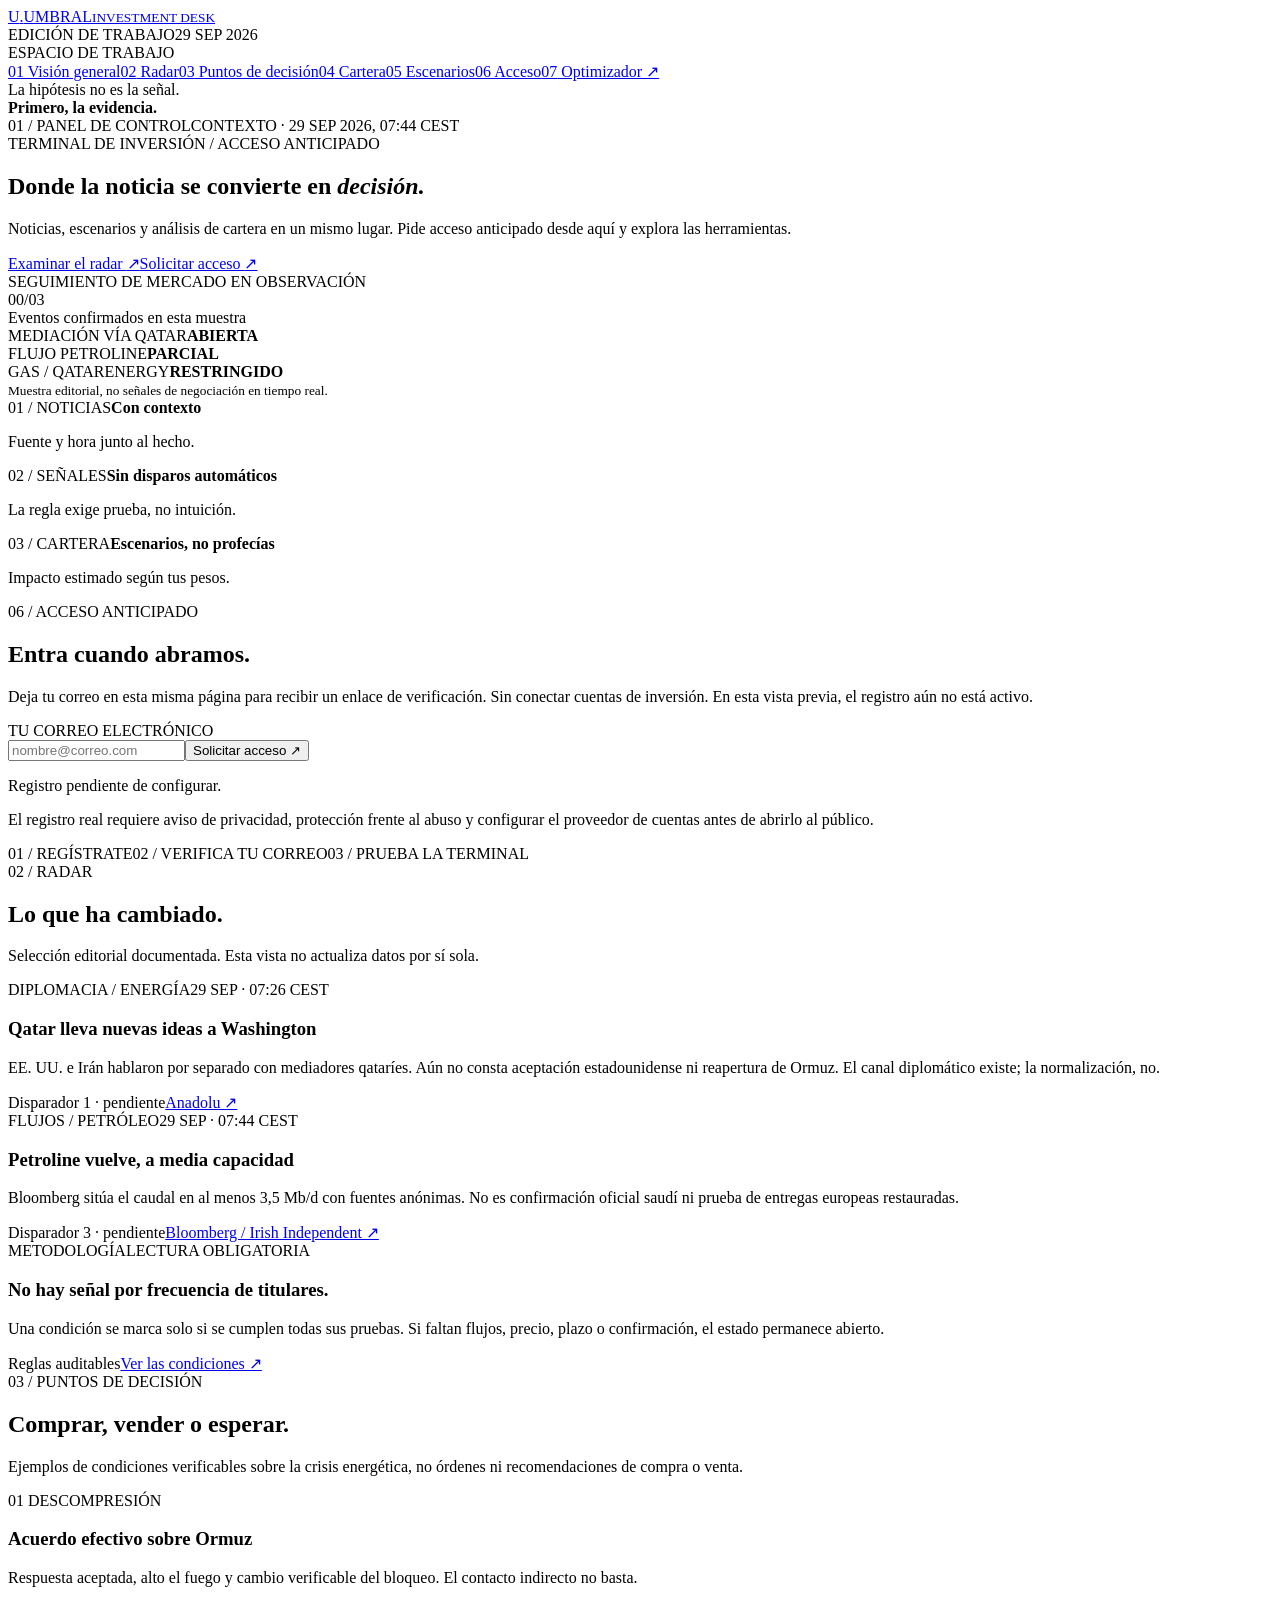
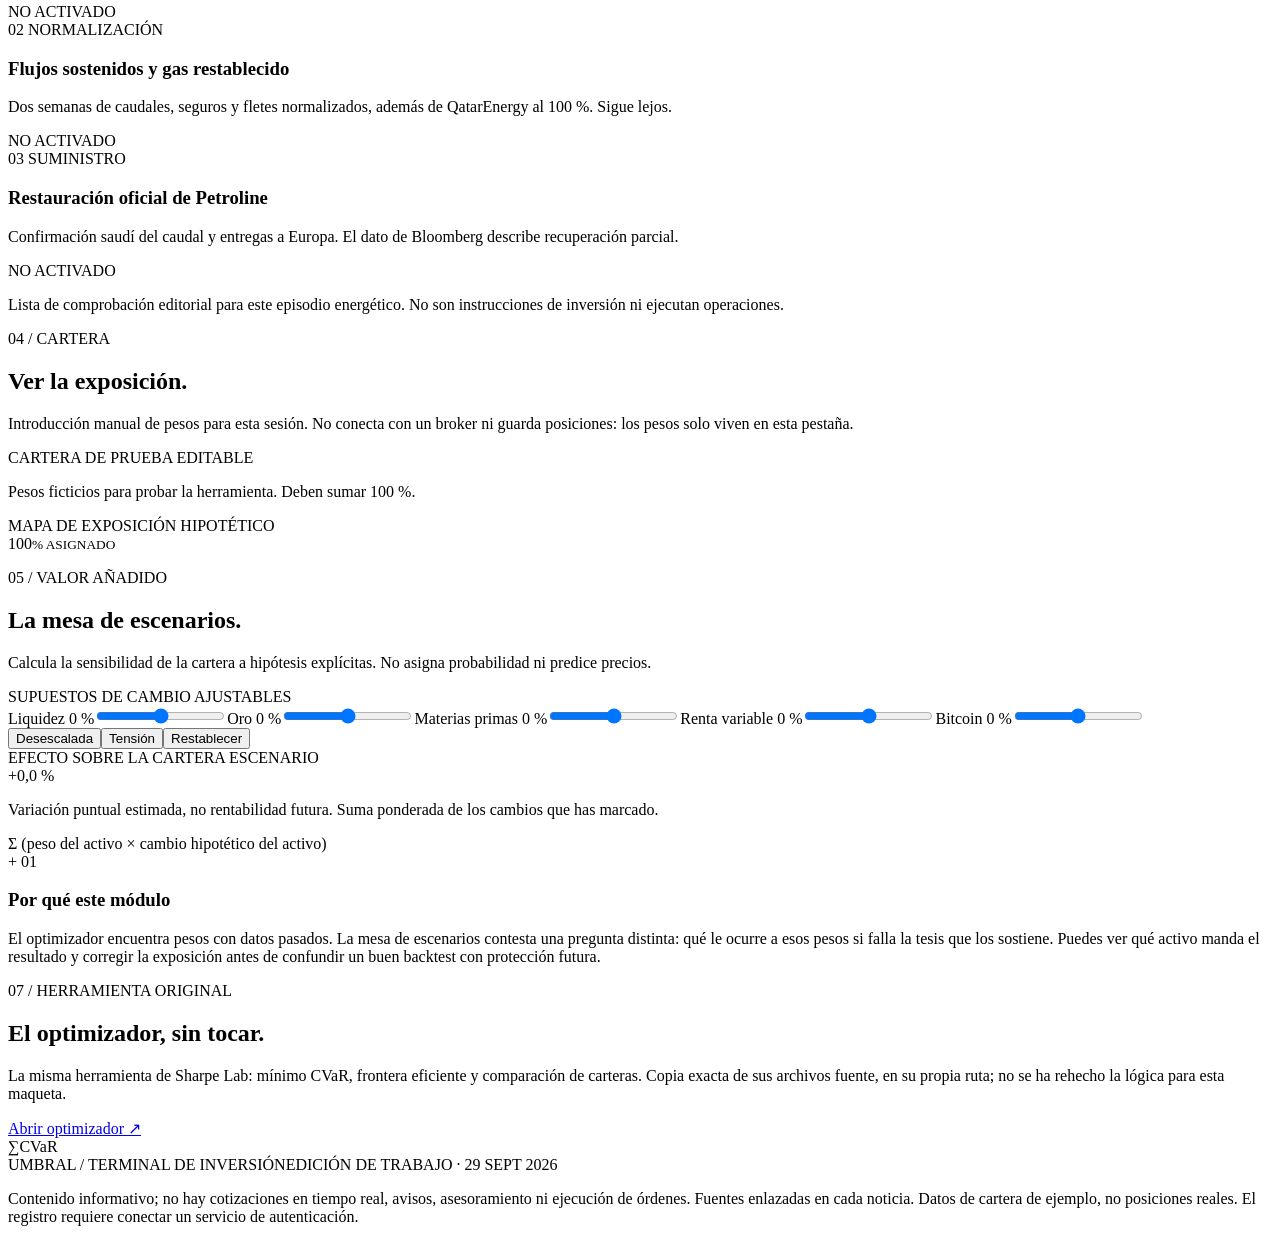
==== index.html @ 7071e2a4 "Add Umbral terminal preview" ====
<!doctype html>
<html lang="es"><head><meta charset="utf-8"><meta name="viewport" content="width=device-width, initial-scale=1"><meta name="theme-color" content="#12171b"><title>UMBRAL · Terminal de inversión</title><link rel="stylesheet" href="./style.css"></head>
<body>
<div class="shell">
<header class="topbar"><a class="brand" href="#inicio" aria-label="Umbral, inicio"><span class="brandmark">U<span class="markdot">.</span></span><span class="brandname">UMBRAL<small>INVESTMENT DESK</small></span></a><div class="session"><span class="live-dot"></span><span>EDICIÓN DE TRABAJO</span><span class="top-date">29 SEP 2026</span></div></header>
<div class="layout"><aside class="rail"><div class="rail-label">ESPACIO DE TRABAJO</div><nav aria-label="Secciones"><a class="active" href="#inicio"><span>01</span> Visión general</a><a href="#radar"><span>02</span> Radar</a><a href="#senales"><span>03</span> Puntos de decisión</a><a href="#cartera"><span>04</span> Cartera</a><a href="#escenarios"><span>05</span> Escenarios</a><a href="#registro"><span>06</span> Acceso</a><a href="#optimizador"><span>07</span> Optimizador ↗</a></nav><div class="rail-bottom">La hipótesis no es la señal.<br><strong>Primero, la evidencia.</strong></div></aside>
<main id="inicio"><div class="eyebrow"><span>01 / PANEL DE CONTROL</span><span>CONTEXTO · 29 SEP 2026, 07:44 CEST</span></div><section class="hero"><div><div class="kicker">TERMINAL DE INVERSIÓN / ACCESO ANTICIPADO</div><h1>Donde la noticia se convierte en <em>decisión.</em></h1><p>Noticias, escenarios y análisis de cartera en un mismo lugar. Pide acceso anticipado desde aquí y explora las herramientas.</p><div class="hero-actions"><a class="button primary" href="#radar">Examinar el radar <span>↗</span></a><a class="button quiet" href="#registro">Solicitar acceso <span>↗</span></a></div></div><div class="hero-figure"><div class="figure-top"><span>SEGUIMIENTO DE MERCADO</span><span class="status-pill"><i></i> EN OBSERVACIÓN</span></div><div class="figure-number">00<span>/03</span></div><div class="figure-desc">Eventos confirmados en esta muestra</div><div class="figure-divider"></div><div class="figure-row"><span>MEDIACIÓN VÍA QATAR</span><b>ABIERTA</b></div><div class="figure-row"><span>FLUJO PETROLINE</span><b>PARCIAL</b></div><div class="figure-row"><span>GAS / QATARENERGY</span><b>RESTRINGIDO</b></div><small>Muestra editorial, no señales de negociación en tiempo real.</small></div></section>
<section class="metrics" aria-label="Estado de los módulos"><div><span>01 / NOTICIAS</span><strong>Con contexto</strong><p>Fuente y hora junto al hecho.</p></div><div><span>02 / SEÑALES</span><strong>Sin disparos automáticos</strong><p>La regla exige prueba, no intuición.</p></div><div><span>03 / CARTERA</span><strong>Escenarios, no profecías</strong><p>Impacto estimado según tus pesos.</p></div></section>
<section id="registro" class="section signup-section"><div class="signup-box"><div><span class="section-num">06 / ACCESO ANTICIPADO</span><h2>Entra cuando abramos.</h2><p>Deja tu correo en esta misma página para recibir un enlace de verificación. Sin conectar cuentas de inversión. En esta vista previa, el registro aún no está activo.</p><form id="signup-form" novalidate><label for="signup-email">TU CORREO ELECTRÓNICO</label><div class="signup-controls"><input id="signup-email" type="email" autocomplete="email" required placeholder="nombre@correo.com"><button type="submit">Solicitar acceso ↗</button></div><p id="signup-state" role="status">Registro pendiente de configurar.</p></form><p class="privacy">El registro real requiere aviso de privacidad, protección frente al abuso y configurar el proveedor de cuentas antes de abrirlo al público.</p></div><div class="signup-aside"><span>01 / REGÍSTRATE</span><span>02 / VERIFICA TU CORREO</span><span>03 / PRUEBA LA TERMINAL</span></div></div></section><section id="radar" class="section"><div class="section-head"><div><span class="section-num">02 / RADAR</span><h2>Lo que ha cambiado.</h2></div><p>Selección editorial documentada. Esta vista no actualiza datos por sí sola.</p></div><div class="news-grid"><article class="news-card lead"><div class="card-meta"><span class="topic">DIPLOMACIA / ENERGÍA</span><span>29 SEP · 07:26 CEST</span></div><h3>Qatar lleva nuevas ideas a Washington</h3><p>EE. UU. e Irán hablaron por separado con mediadores qataríes. Aún no consta aceptación estadounidense ni reapertura de Ormuz. El canal diplomático existe; la normalización, no.</p><div class="news-foot"><span><i class="dot amber"></i> Disparador 1 · pendiente</span><a href="https://www.aa.com.tr/en/middle-east/iran-says-qatar-to-present-us-with-new-ideas-aimed-at-reopening-strait-of-hormuz/4072093" target="_blank" rel="noopener noreferrer">Anadolu ↗</a></div></article><article class="news-card"><div class="card-meta"><span class="topic">FLUJOS / PETRÓLEO</span><span>29 SEP · 07:44 CEST</span></div><h3>Petroline vuelve, a media capacidad</h3><p>Bloomberg sitúa el caudal en al menos 3,5 Mb/d con fuentes anónimas. No es confirmación oficial saudí ni prueba de entregas europeas restauradas.</p><div class="news-foot"><span><i class="dot amber"></i> Disparador 3 · pendiente</span><a href="https://www.independent.ie/business/world/saudi-arabia-restored-half-of-capacity-on-key-oil-pipeline/a/162289902.html" target="_blank" rel="noopener noreferrer">Bloomberg / Irish Independent ↗</a></div></article><article class="news-card muted-card"><div class="card-meta"><span class="topic">METODOLOGÍA</span><span>LECTURA OBLIGATORIA</span></div><h3>No hay señal por frecuencia de titulares.</h3><p>Una condición se marca solo si se cumplen todas sus pruebas. Si faltan flujos, precio, plazo o confirmación, el estado permanece abierto.</p><div class="news-foot"><span><i class="dot blue"></i> Reglas auditables</span><a href="#senales">Ver las condiciones ↗</a></div></article></div></section>
<section id="senales" class="section"><div class="section-head"><div><span class="section-num">03 / PUNTOS DE DECISIÓN</span><h2>Comprar, vender o esperar.</h2></div><p>Ejemplos de condiciones verificables sobre la crisis energética, no órdenes ni recomendaciones de compra o venta.</p></div><div class="signal-list"><article class="signal"><div class="signal-id">01 <span>DESCOMPRESIÓN</span></div><div><h3>Acuerdo efectivo sobre Ormuz</h3><p>Respuesta aceptada, alto el fuego y cambio verificable del bloqueo. El contacto indirecto no basta.</p></div><div class="signal-status">NO ACTIVADO</div></article><article class="signal"><div class="signal-id">02 <span>NORMALIZACIÓN</span></div><div><h3>Flujos sostenidos y gas restablecido</h3><p>Dos semanas de caudales, seguros y fletes normalizados, además de QatarEnergy al 100 %. Sigue lejos.</p></div><div class="signal-status">NO ACTIVADO</div></article><article class="signal"><div class="signal-id">03 <span>SUMINISTRO</span></div><div><h3>Restauración oficial de Petroline</h3><p>Confirmación saudí del caudal y entregas a Europa. El dato de Bloomberg describe recuperación parcial.</p></div><div class="signal-status">NO ACTIVADO</div></article></div><p class="source-note">Lista de comprobación editorial para este episodio energético. No son instrucciones de inversión ni ejecutan operaciones.</p></section>
<section id="cartera" class="section"><div class="section-head"><div><span class="section-num">04 / CARTERA</span><h2>Ver la exposición.</h2></div><p>Introducción manual de pesos para esta sesión. No conecta con un broker ni guarda posiciones: los pesos solo viven en esta pestaña.</p></div><div class="portfolio-grid"><div class="panel"><div class="panel-title">CARTERA DE PRUEBA <span>EDITABLE</span></div><p class="helper">Pesos ficticios para probar la herramienta. Deben sumar 100 %.</p><div id="weight-inputs"></div><div class="weight-total" id="weight-total"></div></div><div class="panel portfolio-view"><div class="panel-title">MAPA DE EXPOSICIÓN <span>HIPOTÉTICO</span></div><div class="donut-wrap"><div class="donut" id="donut"><div class="donut-center">100<small>% ASIGNADO</small></div></div><div class="legend" id="legend"></div></div><p class="insight" id="portfolio-insight"></p></div></div></section>
<section id="escenarios" class="section"><div class="section-head"><div><span class="section-num">05 / VALOR AÑADIDO</span><h2>La mesa de escenarios.</h2></div><p>Calcula la sensibilidad de la cartera a hipótesis explícitas. No asigna probabilidad ni predice precios.</p></div><div class="scenario-grid"><div class="panel scenario-controls"><div class="panel-title">SUPUESTOS DE CAMBIO <span>AJUSTABLES</span></div><label>Liquidez <output id="o-cash">0 %</output><input aria-label="Cambio de liquidez" id="s-cash" type="range" min="-30" max="30" value="0"></label><label>Oro <output id="o-gold">0 %</output><input aria-label="Cambio del oro" id="s-gold" type="range" min="-30" max="30" value="0"></label><label>Materias primas <output id="o-comm">0 %</output><input aria-label="Cambio de materias primas" id="s-comm" type="range" min="-30" max="30" value="0"></label><label>Renta variable <output id="o-equity">0 %</output><input aria-label="Cambio de renta variable" id="s-equity" type="range" min="-30" max="30" value="0"></label><label>Bitcoin <output id="o-btc">0 %</output><input aria-label="Cambio de bitcoin" id="s-btc" type="range" min="-50" max="50" value="0"></label><div class="preset-row"><button data-preset="calma">Desescalada</button><button data-preset="tension">Tensión</button><button data-preset="reset">Restablecer</button></div></div><div class="panel impact"><div class="panel-title">EFECTO SOBRE LA CARTERA <span>ESCENARIO</span></div><div class="impact-value" id="impact-value">+0,0 %</div><p>Variación puntual estimada, no rentabilidad futura. Suma ponderada de los cambios que has marcado.</p><div class="impact-bars" id="impact-bars"></div><div class="formula">Σ (peso del activo × cambio hipotético del activo)</div></div></div><div class="add-value"><span class="add-num">+ 01</span><div><h3>Por qué este módulo</h3><p>El optimizador encuentra pesos con datos pasados. La mesa de escenarios contesta una pregunta distinta: qué le ocurre a esos pesos si falla la tesis que los sostiene. Puedes ver qué activo manda el resultado y corregir la exposición antes de confundir un buen backtest con protección futura.</p></div></div></section>
<section id="optimizador" class="section optimizer-section"><div class="optimizer-box"><div><span class="section-num">07 / HERRAMIENTA ORIGINAL</span><h2>El optimizador, sin tocar.</h2><p>La misma herramienta de Sharpe Lab: mínimo CVaR, frontera eficiente y comparación de carteras. Copia exacta de sus archivos fuente, en su propia ruta; no se ha rehecho la lógica para esta maqueta.</p><a class="button primary" href="./optimizador/">Abrir optimizador <span>↗</span></a></div><div class="optimizer-glyph" aria-hidden="true">∑<span>CVaR</span></div></div></section><footer><span>UMBRAL / TERMINAL DE INVERSIÓN</span><span>EDICIÓN DE TRABAJO · 29 SEPT 2026</span><p>Contenido informativo; no hay cotizaciones en tiempo real, avisos, asesoramiento ni ejecución de órdenes. Fuentes enlazadas en cada noticia. Datos de cartera de ejemplo, no posiciones reales. El registro requiere conectar un servicio de autenticación.</p></footer></main></div></div><script src="./config.js"></script><script src="./app.js"></script></body></html>
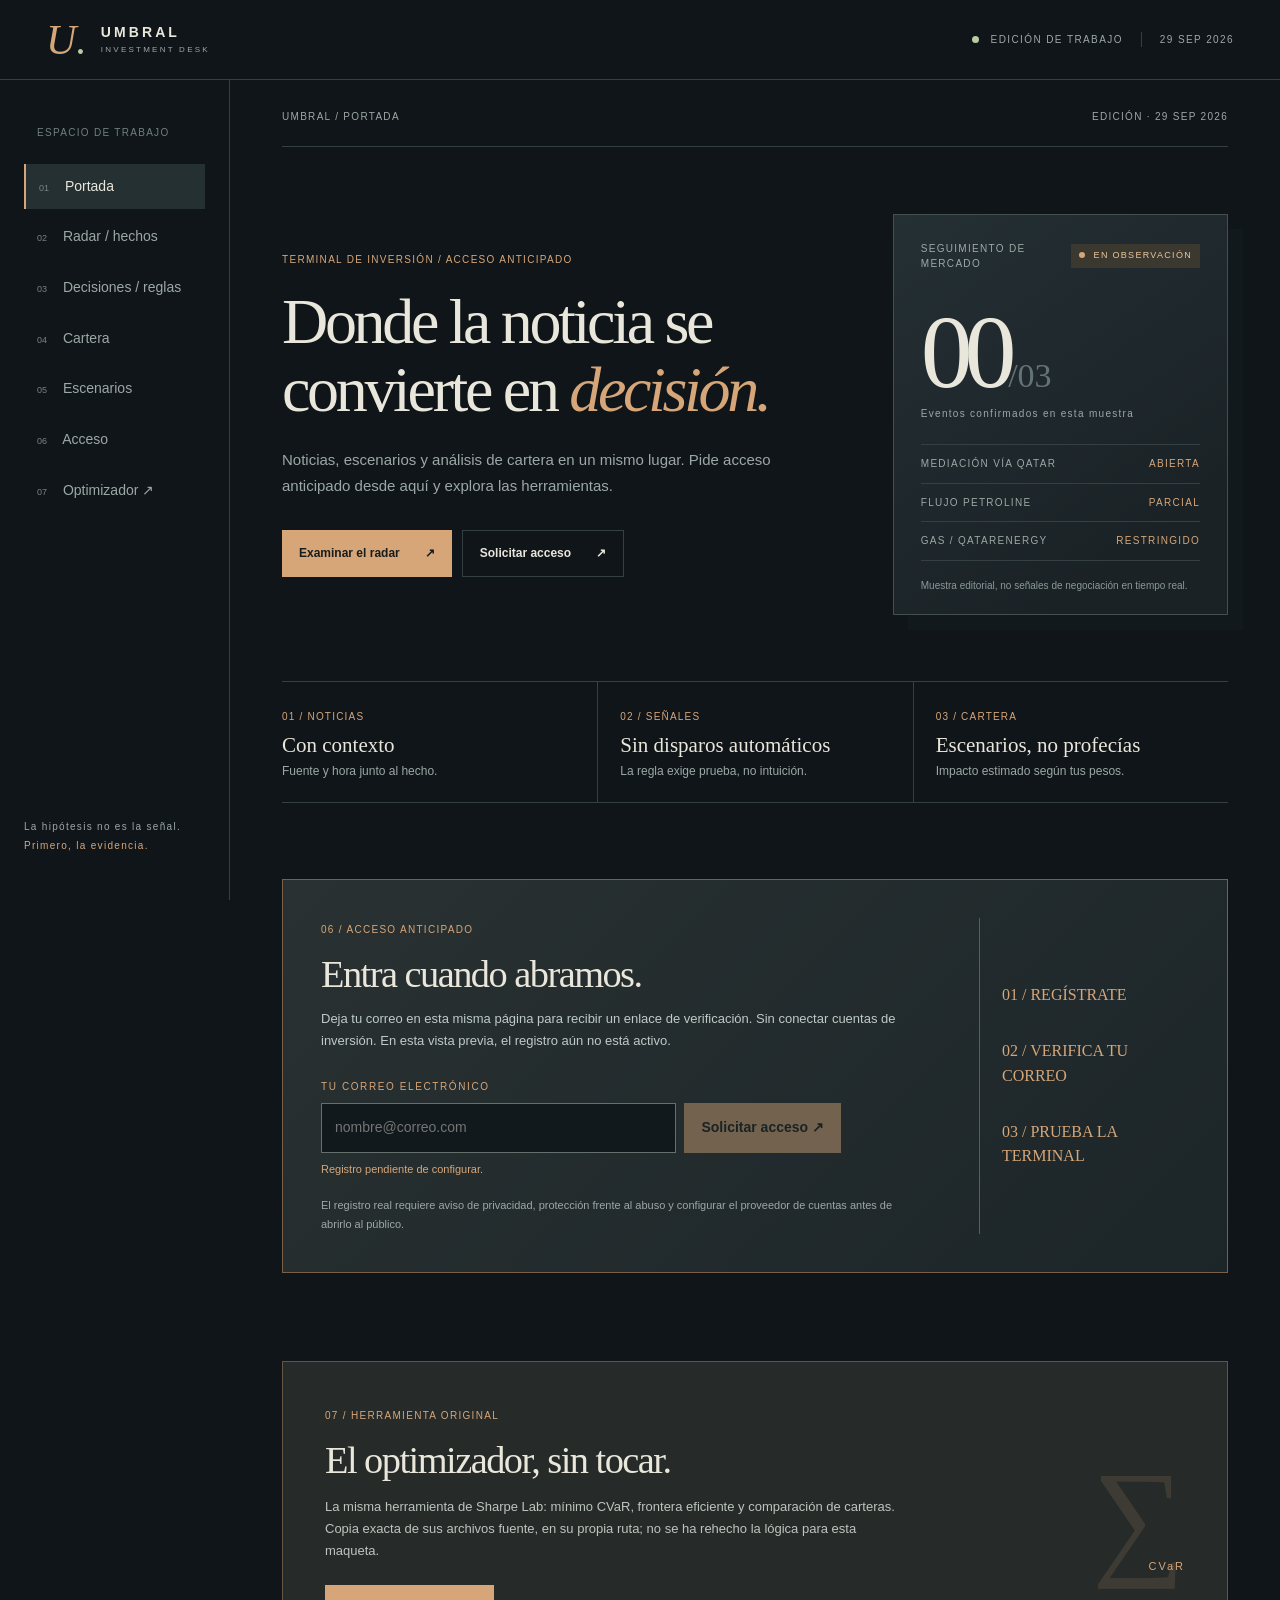
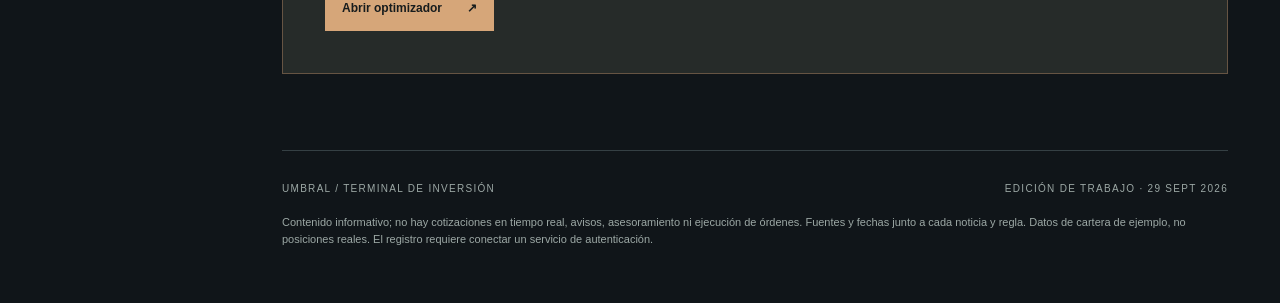
==== commit d8eb35ee: "Separate Umbral workspaces and date editorial decisions" ====
--- a/index.html
+++ b/index.html
@@ -1,13 +1,2 @@
 <!doctype html>
-<html lang="es"><head><meta charset="utf-8"><meta name="viewport" content="width=device-width, initial-scale=1"><meta name="theme-color" content="#12171b"><title>UMBRAL · Terminal de inversión</title><link rel="stylesheet" href="./style.css"></head>
-<body>
-<div class="shell">
-<header class="topbar"><a class="brand" href="#inicio" aria-label="Umbral, inicio"><span class="brandmark">U<span class="markdot">.</span></span><span class="brandname">UMBRAL<small>INVESTMENT DESK</small></span></a><div class="session"><span class="live-dot"></span><span>EDICIÓN DE TRABAJO</span><span class="top-date">29 SEP 2026</span></div></header>
-<div class="layout"><aside class="rail"><div class="rail-label">ESPACIO DE TRABAJO</div><nav aria-label="Secciones"><a class="active" href="#inicio"><span>01</span> Visión general</a><a href="#radar"><span>02</span> Radar</a><a href="#senales"><span>03</span> Puntos de decisión</a><a href="#cartera"><span>04</span> Cartera</a><a href="#escenarios"><span>05</span> Escenarios</a><a href="#registro"><span>06</span> Acceso</a><a href="#optimizador"><span>07</span> Optimizador ↗</a></nav><div class="rail-bottom">La hipótesis no es la señal.<br><strong>Primero, la evidencia.</strong></div></aside>
-<main id="inicio"><div class="eyebrow"><span>01 / PANEL DE CONTROL</span><span>CONTEXTO · 29 SEP 2026, 07:44 CEST</span></div><section class="hero"><div><div class="kicker">TERMINAL DE INVERSIÓN / ACCESO ANTICIPADO</div><h1>Donde la noticia se convierte en <em>decisión.</em></h1><p>Noticias, escenarios y análisis de cartera en un mismo lugar. Pide acceso anticipado desde aquí y explora las herramientas.</p><div class="hero-actions"><a class="button primary" href="#radar">Examinar el radar <span>↗</span></a><a class="button quiet" href="#registro">Solicitar acceso <span>↗</span></a></div></div><div class="hero-figure"><div class="figure-top"><span>SEGUIMIENTO DE MERCADO</span><span class="status-pill"><i></i> EN OBSERVACIÓN</span></div><div class="figure-number">00<span>/03</span></div><div class="figure-desc">Eventos confirmados en esta muestra</div><div class="figure-divider"></div><div class="figure-row"><span>MEDIACIÓN VÍA QATAR</span><b>ABIERTA</b></div><div class="figure-row"><span>FLUJO PETROLINE</span><b>PARCIAL</b></div><div class="figure-row"><span>GAS / QATARENERGY</span><b>RESTRINGIDO</b></div><small>Muestra editorial, no señales de negociación en tiempo real.</small></div></section>
-<section class="metrics" aria-label="Estado de los módulos"><div><span>01 / NOTICIAS</span><strong>Con contexto</strong><p>Fuente y hora junto al hecho.</p></div><div><span>02 / SEÑALES</span><strong>Sin disparos automáticos</strong><p>La regla exige prueba, no intuición.</p></div><div><span>03 / CARTERA</span><strong>Escenarios, no profecías</strong><p>Impacto estimado según tus pesos.</p></div></section>
-<section id="registro" class="section signup-section"><div class="signup-box"><div><span class="section-num">06 / ACCESO ANTICIPADO</span><h2>Entra cuando abramos.</h2><p>Deja tu correo en esta misma página para recibir un enlace de verificación. Sin conectar cuentas de inversión. En esta vista previa, el registro aún no está activo.</p><form id="signup-form" novalidate><label for="signup-email">TU CORREO ELECTRÓNICO</label><div class="signup-controls"><input id="signup-email" type="email" autocomplete="email" required placeholder="nombre@correo.com"><button type="submit">Solicitar acceso ↗</button></div><p id="signup-state" role="status">Registro pendiente de configurar.</p></form><p class="privacy">El registro real requiere aviso de privacidad, protección frente al abuso y configurar el proveedor de cuentas antes de abrirlo al público.</p></div><div class="signup-aside"><span>01 / REGÍSTRATE</span><span>02 / VERIFICA TU CORREO</span><span>03 / PRUEBA LA TERMINAL</span></div></div></section><section id="radar" class="section"><div class="section-head"><div><span class="section-num">02 / RADAR</span><h2>Lo que ha cambiado.</h2></div><p>Selección editorial documentada. Esta vista no actualiza datos por sí sola.</p></div><div class="news-grid"><article class="news-card lead"><div class="card-meta"><span class="topic">DIPLOMACIA / ENERGÍA</span><span>29 SEP · 07:26 CEST</span></div><h3>Qatar lleva nuevas ideas a Washington</h3><p>EE. UU. e Irán hablaron por separado con mediadores qataríes. Aún no consta aceptación estadounidense ni reapertura de Ormuz. El canal diplomático existe; la normalización, no.</p><div class="news-foot"><span><i class="dot amber"></i> Disparador 1 · pendiente</span><a href="https://www.aa.com.tr/en/middle-east/iran-says-qatar-to-present-us-with-new-ideas-aimed-at-reopening-strait-of-hormuz/4072093" target="_blank" rel="noopener noreferrer">Anadolu ↗</a></div></article><article class="news-card"><div class="card-meta"><span class="topic">FLUJOS / PETRÓLEO</span><span>29 SEP · 07:44 CEST</span></div><h3>Petroline vuelve, a media capacidad</h3><p>Bloomberg sitúa el caudal en al menos 3,5 Mb/d con fuentes anónimas. No es confirmación oficial saudí ni prueba de entregas europeas restauradas.</p><div class="news-foot"><span><i class="dot amber"></i> Disparador 3 · pendiente</span><a href="https://www.independent.ie/business/world/saudi-arabia-restored-half-of-capacity-on-key-oil-pipeline/a/162289902.html" target="_blank" rel="noopener noreferrer">Bloomberg / Irish Independent ↗</a></div></article><article class="news-card muted-card"><div class="card-meta"><span class="topic">METODOLOGÍA</span><span>LECTURA OBLIGATORIA</span></div><h3>No hay señal por frecuencia de titulares.</h3><p>Una condición se marca solo si se cumplen todas sus pruebas. Si faltan flujos, precio, plazo o confirmación, el estado permanece abierto.</p><div class="news-foot"><span><i class="dot blue"></i> Reglas auditables</span><a href="#senales">Ver las condiciones ↗</a></div></article></div></section>
-<section id="senales" class="section"><div class="section-head"><div><span class="section-num">03 / PUNTOS DE DECISIÓN</span><h2>Comprar, vender o esperar.</h2></div><p>Ejemplos de condiciones verificables sobre la crisis energética, no órdenes ni recomendaciones de compra o venta.</p></div><div class="signal-list"><article class="signal"><div class="signal-id">01 <span>DESCOMPRESIÓN</span></div><div><h3>Acuerdo efectivo sobre Ormuz</h3><p>Respuesta aceptada, alto el fuego y cambio verificable del bloqueo. El contacto indirecto no basta.</p></div><div class="signal-status">NO ACTIVADO</div></article><article class="signal"><div class="signal-id">02 <span>NORMALIZACIÓN</span></div><div><h3>Flujos sostenidos y gas restablecido</h3><p>Dos semanas de caudales, seguros y fletes normalizados, además de QatarEnergy al 100 %. Sigue lejos.</p></div><div class="signal-status">NO ACTIVADO</div></article><article class="signal"><div class="signal-id">03 <span>SUMINISTRO</span></div><div><h3>Restauración oficial de Petroline</h3><p>Confirmación saudí del caudal y entregas a Europa. El dato de Bloomberg describe recuperación parcial.</p></div><div class="signal-status">NO ACTIVADO</div></article></div><p class="source-note">Lista de comprobación editorial para este episodio energético. No son instrucciones de inversión ni ejecutan operaciones.</p></section>
-<section id="cartera" class="section"><div class="section-head"><div><span class="section-num">04 / CARTERA</span><h2>Ver la exposición.</h2></div><p>Introducción manual de pesos para esta sesión. No conecta con un broker ni guarda posiciones: los pesos solo viven en esta pestaña.</p></div><div class="portfolio-grid"><div class="panel"><div class="panel-title">CARTERA DE PRUEBA <span>EDITABLE</span></div><p class="helper">Pesos ficticios para probar la herramienta. Deben sumar 100 %.</p><div id="weight-inputs"></div><div class="weight-total" id="weight-total"></div></div><div class="panel portfolio-view"><div class="panel-title">MAPA DE EXPOSICIÓN <span>HIPOTÉTICO</span></div><div class="donut-wrap"><div class="donut" id="donut"><div class="donut-center">100<small>% ASIGNADO</small></div></div><div class="legend" id="legend"></div></div><p class="insight" id="portfolio-insight"></p></div></div></section>
-<section id="escenarios" class="section"><div class="section-head"><div><span class="section-num">05 / VALOR AÑADIDO</span><h2>La mesa de escenarios.</h2></div><p>Calcula la sensibilidad de la cartera a hipótesis explícitas. No asigna probabilidad ni predice precios.</p></div><div class="scenario-grid"><div class="panel scenario-controls"><div class="panel-title">SUPUESTOS DE CAMBIO <span>AJUSTABLES</span></div><label>Liquidez <output id="o-cash">0 %</output><input aria-label="Cambio de liquidez" id="s-cash" type="range" min="-30" max="30" value="0"></label><label>Oro <output id="o-gold">0 %</output><input aria-label="Cambio del oro" id="s-gold" type="range" min="-30" max="30" value="0"></label><label>Materias primas <output id="o-comm">0 %</output><input aria-label="Cambio de materias primas" id="s-comm" type="range" min="-30" max="30" value="0"></label><label>Renta variable <output id="o-equity">0 %</output><input aria-label="Cambio de renta variable" id="s-equity" type="range" min="-30" max="30" value="0"></label><label>Bitcoin <output id="o-btc">0 %</output><input aria-label="Cambio de bitcoin" id="s-btc" type="range" min="-50" max="50" value="0"></label><div class="preset-row"><button data-preset="calma">Desescalada</button><button data-preset="tension">Tensión</button><button data-preset="reset">Restablecer</button></div></div><div class="panel impact"><div class="panel-title">EFECTO SOBRE LA CARTERA <span>ESCENARIO</span></div><div class="impact-value" id="impact-value">+0,0 %</div><p>Variación puntual estimada, no rentabilidad futura. Suma ponderada de los cambios que has marcado.</p><div class="impact-bars" id="impact-bars"></div><div class="formula">Σ (peso del activo × cambio hipotético del activo)</div></div></div><div class="add-value"><span class="add-num">+ 01</span><div><h3>Por qué este módulo</h3><p>El optimizador encuentra pesos con datos pasados. La mesa de escenarios contesta una pregunta distinta: qué le ocurre a esos pesos si falla la tesis que los sostiene. Puedes ver qué activo manda el resultado y corregir la exposición antes de confundir un buen backtest con protección futura.</p></div></div></section>
-<section id="optimizador" class="section optimizer-section"><div class="optimizer-box"><div><span class="section-num">07 / HERRAMIENTA ORIGINAL</span><h2>El optimizador, sin tocar.</h2><p>La misma herramienta de Sharpe Lab: mínimo CVaR, frontera eficiente y comparación de carteras. Copia exacta de sus archivos fuente, en su propia ruta; no se ha rehecho la lógica para esta maqueta.</p><a class="button primary" href="./optimizador/">Abrir optimizador <span>↗</span></a></div><div class="optimizer-glyph" aria-hidden="true">∑<span>CVaR</span></div></div></section><footer><span>UMBRAL / TERMINAL DE INVERSIÓN</span><span>EDICIÓN DE TRABAJO · 29 SEPT 2026</span><p>Contenido informativo; no hay cotizaciones en tiempo real, avisos, asesoramiento ni ejecución de órdenes. Fuentes enlazadas en cada noticia. Datos de cartera de ejemplo, no posiciones reales. El registro requiere conectar un servicio de autenticación.</p></footer></main></div></div><script src="./config.js"></script><script src="./app.js"></script></body></html>
+<html lang="es"><head><meta charset="utf-8"><meta name="viewport" content="width=device-width, initial-scale=1"><meta name="theme-color" content="#12171b"><title>Portada · UMBRAL</title><link rel="stylesheet" href="./style.css"></head><body class="page-portada"><div class="shell"><header class="topbar"><a class="brand" href="./" aria-label="Umbral, inicio"><span class="brandmark">U<span class="markdot">.</span></span><span class="brandname">UMBRAL<small>INVESTMENT DESK</small></span></a><div class="session"><span class="live-dot"></span><span>EDICIÓN DE TRABAJO</span><span class="top-date">29 SEP 2026</span></div></header><div class="layout"><aside class="rail"><div class="rail-label">ESPACIO DE TRABAJO</div><nav aria-label="Secciones"><a  class="active" aria-current="page" href="./"><span>01</span> Portada</a><a href="./radar.html"><span>02</span> Radar / hechos</a><a href="./decisiones.html"><span>03</span> Decisiones / reglas</a><a href="./cartera.html"><span>04</span> Cartera</a><a href="./escenarios.html"><span>05</span> Escenarios</a><a href="./#registro"><span>06</span> Acceso</a><a href="./optimizador/"><span>07</span> Optimizador ↗</a></nav><div class="rail-bottom">La hipótesis no es la señal.<br><strong>Primero, la evidencia.</strong></div></aside><main><div class="eyebrow"><span>UMBRAL / PORTADA</span><span>EDICIÓN · 29 SEP 2026</span></div><section class="hero"><div><div class="kicker">TERMINAL DE INVERSIÓN / ACCESO ANTICIPADO</div><h1>Donde la noticia se convierte en <em>decisión.</em></h1><p>Noticias, escenarios y análisis de cartera en un mismo lugar. Pide acceso anticipado desde aquí y explora las herramientas.</p><div class="hero-actions"><a class="button primary" href="./radar.html">Examinar el radar <span>↗</span></a><a class="button quiet" href="./#registro">Solicitar acceso <span>↗</span></a></div></div><div class="hero-figure"><div class="figure-top"><span>SEGUIMIENTO DE MERCADO</span><span class="status-pill"><i></i> EN OBSERVACIÓN</span></div><div class="figure-number">00<span>/03</span></div><div class="figure-desc">Eventos confirmados en esta muestra</div><div class="figure-divider"></div><div class="figure-row"><span>MEDIACIÓN VÍA QATAR</span><b>ABIERTA</b></div><div class="figure-row"><span>FLUJO PETROLINE</span><b>PARCIAL</b></div><div class="figure-row"><span>GAS / QATARENERGY</span><b>RESTRINGIDO</b></div><small>Muestra editorial, no señales de negociación en tiempo real.</small></div></section><section class="metrics" aria-label="Estado de los módulos"><div><span>01 / NOTICIAS</span><strong>Con contexto</strong><p>Fuente y hora junto al hecho.</p></div><div><span>02 / SEÑALES</span><strong>Sin disparos automáticos</strong><p>La regla exige prueba, no intuición.</p></div><div><span>03 / CARTERA</span><strong>Escenarios, no profecías</strong><p>Impacto estimado según tus pesos.</p></div></section><section id="registro" class="section signup-section"><div class="signup-box"><div><span class="section-num">06 / ACCESO ANTICIPADO</span><h2>Entra cuando abramos.</h2><p>Deja tu correo en esta misma página para recibir un enlace de verificación. Sin conectar cuentas de inversión. En esta vista previa, el registro aún no está activo.</p><form id="signup-form" novalidate><label for="signup-email">TU CORREO ELECTRÓNICO</label><div class="signup-controls"><input id="signup-email" type="email" autocomplete="email" required placeholder="nombre@correo.com"><button type="submit">Solicitar acceso ↗</button></div><p id="signup-state" role="status">Registro pendiente de configurar.</p></form><p class="privacy">El registro real requiere aviso de privacidad, protección frente al abuso y configurar el proveedor de cuentas antes de abrirlo al público.</p></div><div class="signup-aside"><span>01 / REGÍSTRATE</span><span>02 / VERIFICA TU CORREO</span><span>03 / PRUEBA LA TERMINAL</span></div></div></section><section id="optimizador" class="section optimizer-section"><div class="optimizer-box"><div><span class="section-num">07 / HERRAMIENTA ORIGINAL</span><h2>El optimizador, sin tocar.</h2><p>La misma herramienta de Sharpe Lab: mínimo CVaR, frontera eficiente y comparación de carteras. Copia exacta de sus archivos fuente, en su propia ruta; no se ha rehecho la lógica para esta maqueta.</p><a class="button primary" href="./optimizador/">Abrir optimizador <span>↗</span></a></div><div class="optimizer-glyph" aria-hidden="true">∑<span>CVaR</span></div></div></section><footer><span>UMBRAL / TERMINAL DE INVERSIÓN</span><span>EDICIÓN DE TRABAJO · 29 SEPT 2026</span><p>Contenido informativo; no hay cotizaciones en tiempo real, avisos, asesoramiento ni ejecución de órdenes. Fuentes y fechas junto a cada noticia y regla. Datos de cartera de ejemplo, no posiciones reales. El registro requiere conectar un servicio de autenticación.</p></footer></main></div></div><script src="./config.js"></script><script src="./app.js"></script></body></html>
--- a/style.css
+++ b/style.css
@@ -0,0 +1,6 @@
+:root{--bg:#101519;--surface:#181f23;--surface2:#202a2d;--line:#354044;--text:#e9e6db;--muted:#9ca8a5;--gold:#d6a679;--lime:#b7cba5;--blue:#8bb7b9;--red:#d28c80}*{box-sizing:border-box}html{scroll-behavior:smooth}body{margin:0;background:var(--bg);color:var(--text);font-family:Arial,Helvetica,sans-serif;font-size:14px;line-height:1.55}a{color:inherit;text-decoration:none}button,input{font:inherit}button{cursor:pointer}.shell{max-width:1700px;margin:auto}.topbar{height:80px;border-bottom:1px solid var(--line);display:flex;align-items:center;justify-content:space-between;padding:0 46px}.brand{display:flex;gap:14px;align-items:center}.brandmark{font-family:Georgia,serif;font-size:42px;font-style:italic;line-height:1;color:var(--gold)}.markdot{color:var(--lime)}.brandname{font-size:14px;font-weight:700;letter-spacing:.22em}.brandname small{display:block;font-size:8px;font-weight:400;letter-spacing:.28em;color:var(--muted)}.session{display:flex;align-items:center;gap:12px;font-size:10px;letter-spacing:.14em;color:var(--muted)}.live-dot,.dot{display:inline-block;width:7px;height:7px;background:var(--lime);border-radius:50%;flex:none}.top-date{border-left:1px solid var(--line);padding-left:18px;margin-left:6px}.layout{display:grid;grid-template-columns:230px minmax(0,1fr)}.rail{position:sticky;top:0;align-self:start;min-height:calc(100vh - 80px);border-right:1px solid var(--line);padding:45px 24px;display:flex;flex-direction:column}.rail-label,.eyebrow,.kicker,.section-num,.card-meta,.panel-title,.source-note,.rail-bottom,footer,.figure-top,.figure-row,.figure-desc,.news-foot,.signal-id,.signal-status,.formula{letter-spacing:.13em;font-size:10px}.rail-label{color:#707f80;margin:0 0 23px 13px}.rail nav{display:flex;flex-direction:column;gap:5px}.rail nav a{padding:12px 13px;color:var(--muted);transition:.2s}.rail nav a span{font-size:9px;color:#758586;margin-right:12px}.rail nav a:hover,.rail nav a.active{background:#253033;color:var(--text)}.rail nav a.active{border-left:2px solid var(--gold)}.rail-bottom{margin-top:auto;color:var(--muted);line-height:1.9}.rail-bottom strong{color:var(--gold);font-weight:400}main{min-width:0;padding:0 52px}.eyebrow{display:flex;justify-content:space-between;color:var(--muted);padding:29px 0 21px;border-bottom:1px solid var(--line)}.hero{display:grid;grid-template-columns:minmax(0,1.25fr) minmax(280px,.75fr);gap:52px;align-items:center;padding:67px 0 66px}.kicker{color:var(--gold)}h1,h2,h3,p{margin-top:0}h1,h2,h3{font-weight:400}h1,h2{font-family:Georgia,'Times New Roman',serif}h1{font-size:clamp(43px,5vw,80px);line-height:1.06;letter-spacing:-.052em;margin:21px 0 23px;max-width:750px}h1 em{font-weight:400;color:var(--gold)}.hero p{font-size:15px;color:var(--muted);max-width:490px;line-height:1.75}.hero-actions{display:flex;gap:10px;flex-wrap:wrap;margin-top:31px}.button{display:inline-flex;justify-content:space-between;align-items:center;gap:25px;padding:13px 17px;font-size:12px;font-weight:600;min-height:46px}.button.primary{background:var(--gold);color:#171c1d}.button.quiet{border:1px solid var(--line);color:var(--text)}.button:hover{filter:brightness(1.12)}.hero-figure{background:linear-gradient(145deg,#253034,#1a2226 80%);border:1px solid #44504d;padding:26px 27px 21px;min-height:330px;box-shadow:15px 15px 0 #11191d}.figure-top{display:flex;align-items:center;justify-content:space-between;color:var(--muted)}.status-pill{background:#3b3830;color:#e8c79d;padding:5px 8px;font-size:9px;white-space:nowrap}.status-pill i{display:inline-block;width:6px;height:6px;background:var(--gold);border-radius:50%;margin-right:5px}.figure-number{font-family:Georgia,serif;font-size:104px;line-height:1;margin:28px 0 0;letter-spacing:-.08em}.figure-number span{font-size:34px;color:#657376;letter-spacing:0}.figure-desc{color:var(--muted);margin:2px 0 23px}.figure-divider{border-top:1px solid var(--line)}.figure-row{display:flex;justify-content:space-between;gap:10px;padding:11px 0;border-bottom:1px solid var(--line);color:var(--muted)}.figure-row b{font-weight:500;color:var(--gold)}.hero-figure small{display:block;color:#8b9998;font-size:10px;margin-top:17px;letter-spacing:0}.metrics{display:grid;grid-template-columns:repeat(3,1fr);border-top:1px solid var(--line);border-bottom:1px solid var(--line)}.metrics>div{padding:23px 22px 22px 0}.metrics>div+div{padding-left:22px;border-left:1px solid var(--line)}.metrics span{font-size:10px;letter-spacing:.12em;color:var(--gold)}.metrics strong{display:block;margin:6px 0 4px;font-family:Georgia,serif;font-size:21px;font-weight:400;line-height:1.2}.metrics p{margin:0;color:var(--muted);font-size:12px}.section{padding:76px 0 12px;scroll-margin-top:20px}.section-head{display:flex;justify-content:space-between;gap:28px;align-items:end;margin-bottom:24px}.section-num{color:var(--gold)}h2{font-size:clamp(34px,3vw,49px);letter-spacing:-.04em;margin:9px 0 0;line-height:1.1}.section-head p{max-width:330px;color:var(--muted);font-size:12px;margin:0}.news-grid{display:grid;grid-template-columns:repeat(2,minmax(0,1fr));gap:12px}.news-card{background:var(--surface);border:1px solid var(--line);padding:23px 23px 20px;min-height:240px;display:flex;flex-direction:column}.news-card.lead{grid-row:span 2;background:#253034;border-top:2px solid var(--gold);min-height:493px}.news-card.muted-card{background:#151d21}.card-meta{display:flex;justify-content:space-between;gap:12px;color:#8d9d9e}.card-meta .topic{color:var(--gold)}.news-card h3{font-family:Georgia,serif;font-size:27px;letter-spacing:-.025em;line-height:1.16;margin:25px 0 10px}.news-card.lead h3{font-size:40px;max-width:380px;margin-top:64px}.news-card p{font-size:13px;color:#b4bfbd;line-height:1.65}.news-foot{display:flex;justify-content:space-between;gap:10px;flex-wrap:wrap;border-top:1px solid var(--line);padding-top:16px;margin-top:auto;color:var(--muted);letter-spacing:.03em;font-size:11px}.news-foot a{color:var(--gold)}.dot.amber{background:var(--gold)}.dot.blue{background:var(--blue)}.signal-list{border-top:1px solid var(--line)}.signal{display:grid;grid-template-columns:180px minmax(0,1fr) 110px;gap:20px;padding:26px 0;border-bottom:1px solid var(--line);align-items:start}.signal-id{font-family:Georgia,serif;color:var(--gold);font-size:35px;line-height:1}.signal-id span{display:block;font-family:Arial,sans-serif;font-size:9px;color:var(--muted);margin-top:12px}.signal h3{font-family:Georgia,serif;font-size:23px;line-height:1.1;margin:0 0 8px}.signal p{color:var(--muted);font-size:12px;max-width:530px;margin:0}.signal-status{color:var(--gold);border:1px solid #685648;padding:7px 8px;text-align:center;white-space:nowrap;font-size:9px}.source-note{color:var(--muted);letter-spacing:0;font-size:11px;margin-top:16px}.portfolio-grid,.scenario-grid{display:grid;grid-template-columns:1fr 1fr;gap:12px}.panel{border:1px solid var(--line);background:var(--surface);padding:25px;min-width:0}.panel-title{display:flex;justify-content:space-between;gap:10px;color:var(--text);margin-bottom:19px}.panel-title span{color:var(--gold)}.helper,.insight{font-size:12px;color:var(--muted)}.weight-row{display:grid;grid-template-columns:1fr 60px 40px;gap:10px;align-items:center;padding:9px 0;border-bottom:1px solid var(--line);font-size:13px}.weight-row input{width:60px;padding:6px;border:1px solid var(--line);background:#11191c;color:var(--text);text-align:right;border-radius:0}.weight-row i,.legend i{display:inline-block;width:9px;height:9px;margin-right:9px}.weight-row .suffix{color:var(--muted)}.weight-total{font-size:12px;color:var(--lime);margin-top:17px}.weight-total.error{color:var(--red)}.donut-wrap{display:flex;align-items:center;gap:25px;min-height:245px}.donut{height:185px;width:185px;border-radius:50%;display:grid;place-items:center;flex:none}.donut-center{display:flex;align-items:center;justify-content:center;flex-direction:column;background:var(--surface);border-radius:50%;height:120px;width:120px;font:41px Georgia,serif}.donut-center small{font:9px Arial,sans-serif;letter-spacing:.09em;color:var(--muted)}.legend{display:grid;gap:10px;font-size:12px;min-width:0}.legend div{white-space:nowrap}.legend span{color:var(--muted)}.insight{border-top:1px solid var(--line);padding-top:15px;margin:0}.scenario-controls label{display:block;font-size:12px;color:var(--muted);margin:11px 0 17px}.scenario-controls output{float:right;color:var(--text)}input[type=range]{width:100%;display:block;margin-top:9px;accent-color:var(--gold)}.preset-row{display:flex;flex-wrap:wrap;gap:7px;border-top:1px solid var(--line);padding-top:17px}.preset-row button{border:1px solid var(--line);background:#263034;color:var(--text);padding:8px 11px;font-size:11px}.preset-row button:hover{border-color:var(--gold)}.impact-value{font-family:Georgia,serif;font-size:clamp(54px,6vw,90px);line-height:1.15;color:var(--lime);margin:30px 0 8px;letter-spacing:-.06em}.impact-value.negative{color:var(--red)}.impact p{font-size:12px;color:var(--muted);max-width:370px}.impact-bars{margin-top:25px}.impact-row{display:grid;grid-template-columns:110px 1fr 60px;gap:10px;align-items:center;font-size:11px;margin:13px 0;color:var(--muted)}.impact-track{height:6px;background:#344044;position:relative}.impact-track i{display:block;height:6px;background:var(--gold);position:absolute;left:50%}.impact-track i.minus{background:var(--red);right:50%;left:auto}.impact-row b{color:var(--text);text-align:right;font-weight:400}.formula{border-top:1px solid var(--line);padding-top:18px;color:var(--muted);letter-spacing:0;margin-top:27px}.add-value{margin-top:12px;border:1px solid #665443;background:#272b2a;display:flex;gap:28px;padding:22px 25px}.add-num{color:var(--gold);font:38px Georgia,serif;white-space:nowrap}.add-value h3{font:23px Georgia,serif;margin:0 0 7px}.add-value p{font-size:12px;line-height:1.7;color:#c4c8be;margin:0}.optimizer-box{background:#262b29;border:1px solid #665443;padding:42px;display:flex;justify-content:space-between;gap:25px;overflow:hidden}.optimizer-box h2{margin:13px 0 15px}.optimizer-box p{font-size:13px;color:#bdc5bf;max-width:570px;line-height:1.7}.optimizer-box .button{margin-top:10px}.optimizer-glyph{font:130px Georgia,serif;color:#d6a67922;align-self:center;position:relative}.optimizer-glyph span{position:absolute;right:0;bottom:20px;font:11px Arial,sans-serif;color:var(--gold);letter-spacing:.18em}footer{border-top:1px solid var(--line);padding:30px 0 55px;display:flex;flex-wrap:wrap;justify-content:space-between;gap:10px;color:var(--muted);margin-top:64px}footer p{flex-basis:100%;font-size:11px;letter-spacing:0;margin:7px 0 0}@media(max-width:1100px){main{padding:0 30px}.layout{grid-template-columns:190px minmax(0,1fr)}.rail{padding:30px 15px}.hero{gap:30px}.donut-wrap{flex-wrap:wrap}.news-card.lead{min-height:450px}}@media(max-width:760px){.topbar{height:62px;padding:0 16px}.top-date{display:none}.session{font-size:9px}.brandmark{font-size:34px}.brandname{font-size:12px}.layout{display:block}.rail{min-height:0;position:sticky;top:0;z-index:5;padding:0;border-right:0;background:#101519;border-bottom:1px solid var(--line)}.rail-label,.rail-bottom{display:none}.rail nav{flex-direction:row;overflow-x:auto;gap:0;scrollbar-width:none;white-space:nowrap;padding:0 10px}.rail nav::-webkit-scrollbar{display:none}.rail nav a{padding:13px 10px;font-size:11px}.rail nav a span{display:none}main{padding:0 17px}.eyebrow{padding:19px 0 10px;font-size:9px}.eyebrow span:last-child{max-width:120px;text-align:right}.hero{grid-template-columns:1fr;gap:28px;padding:42px 0 34px}h1{font-size:clamp(40px,10vw,56px);margin:14px 0 17px}.hero p{font-size:13px}.hero-actions{margin-top:22px}.hero-figure{min-height:0;padding:18px 19px;box-shadow:7px 7px 0 #11191d}.figure-number{font-size:72px;margin-top:19px}.figure-desc{margin-bottom:13px}.metrics{grid-template-columns:1fr}.metrics>div,.metrics>div+div{padding:14px 0;border-left:0;border-top:1px solid var(--line)}.metrics>div:first-child{border-top:0}.metrics strong{font-size:18px}.metrics p{font-size:11px}.section{padding-top:55px}.section-head{display:block}.section-head p{margin-top:12px}.news-grid,.portfolio-grid,.scenario-grid{grid-template-columns:1fr}.news-card,.news-card.lead{min-height:0;grid-row:auto;padding:20px}.news-card.lead h3{font-size:30px;margin:27px 0 10px}.news-card h3{font-size:25px;margin:20px 0 10px}.news-card p{font-size:12px}.signal{grid-template-columns:40px 1fr;gap:13px;padding:20px 0}.signal-id{font-size:26px}.signal-id span{display:none}.signal h3{font-size:19px}.signal-status{grid-column:2;justify-self:start;font-size:8px;padding:5px 7px}.panel{padding:20px}.donut-wrap{flex-wrap:nowrap;gap:18px}.donut{width:150px;height:150px}.donut-center{width:94px;height:94px;font-size:29px}.legend{font-size:10px}.add-value{padding:18px;gap:15px}.add-num{font-size:25px}.optimizer-box{padding:25px}.optimizer-glyph{display:none}footer{margin-top:45px;padding-bottom:30px}}@media(max-width:360px){.donut-wrap{flex-wrap:wrap}.hero-actions .button{width:100%}.card-meta{font-size:9px}.session{letter-spacing:0}}
+.signup-box{border:1px solid #786049;background:linear-gradient(135deg,#293132,#1c2528);padding:38px;display:grid;grid-template-columns:minmax(0,1fr) 210px;gap:48px}.signup-box h2{margin:13px 0}.signup-box p{color:#bfcbc7;font-size:13px;line-height:1.7;max-width:590px}.signup-box form{margin-top:26px;max-width:520px}.signup-box label{display:block;font-size:10px;letter-spacing:.16em;color:var(--gold);margin-bottom:9px}.signup-controls{display:flex;gap:8px}.signup-controls input{min-width:0;flex:1;background:#11191c;border:1px solid #64706b;border-radius:0;color:var(--text);padding:13px;font-size:14px}.signup-controls button{border:0;background:var(--gold);color:#131b1b;padding:12px 17px;font-weight:700;white-space:nowrap}.signup-controls button:disabled{opacity:.45;cursor:not-allowed}.signup-box #signup-state{font-size:11px;color:var(--gold);margin:7px 0 0}.signup-box .privacy{font-size:11px;color:var(--muted);margin:18px 0 0}.signup-aside{border-left:1px solid #54605b;padding-left:22px;display:flex;flex-direction:column;justify-content:center;gap:31px;font-family:Georgia,serif;font-size:16px;color:var(--gold)}@media(max-width:760px){.signup-box{grid-template-columns:1fr;padding:24px;gap:18px}.signup-aside{border-left:0;border-top:1px solid #54605b;padding:17px 0 0;gap:7px;font-size:12px}.signup-controls{flex-wrap:wrap}.signup-controls input,.signup-controls button{width:100%;min-height:46px}}
+/* Separate workspaces share one system but use their own visual hierarchy. */
+body.page-radar{--page-accent:#d6a679}body.page-senales{--page-accent:#d28c80}body.page-cartera{--page-accent:#8bb7b9}body.page-escenarios{--page-accent:#b7cba5}body.page-portada{--page-accent:#d6a679}
+.page-masthead{display:grid;grid-template-columns:180px minmax(0,1fr);gap:35px;min-height:330px;align-items:center;border-bottom:1px solid var(--line);background:radial-gradient(circle at 90% 10%,color-mix(in srgb,var(--page-accent) 12%,transparent),transparent 47%)}.mast-no{font:clamp(100px,12vw,190px)/1 Georgia,serif;color:var(--page-accent);letter-spacing:-.1em}.mast-no span{font:14px Arial,sans-serif;letter-spacing:.1em;color:var(--muted)}.page-masthead .kicker,.page-masthead h1{color:var(--page-accent)}.page-masthead h1{max-width:820px;margin:12px 0 19px;font-size:clamp(42px,5vw,72px)}.page-masthead p{max-width:670px;color:var(--muted);font-size:14px}.page-masthead+.section{padding-top:48px}.page-senales .signal-list{border-top:2px solid var(--page-accent)}.page-senales .signal-id,.page-senales .section-num{color:var(--page-accent)}.page-cartera .panel{border-top:2px solid var(--page-accent)}.page-escenarios .panel{border-top:2px solid var(--page-accent)}.editorial-stamp{border:1px solid var(--line);padding:12px 15px;margin:0 0 18px;background:#232c2e;font-size:10px;letter-spacing:.08em;color:var(--muted)}.editorial-stamp a,.source-note a{color:var(--gold);text-decoration:underline;text-underline-offset:3px}.source-note{line-height:1.6}
+@media(max-width:760px){.page-masthead{grid-template-columns:1fr;gap:0;min-height:0;padding:34px 0 28px}.mast-no{font-size:72px}.page-masthead h1{font-size:43px}.page-masthead p{font-size:12px}.page-masthead+.section{padding-top:30px}}
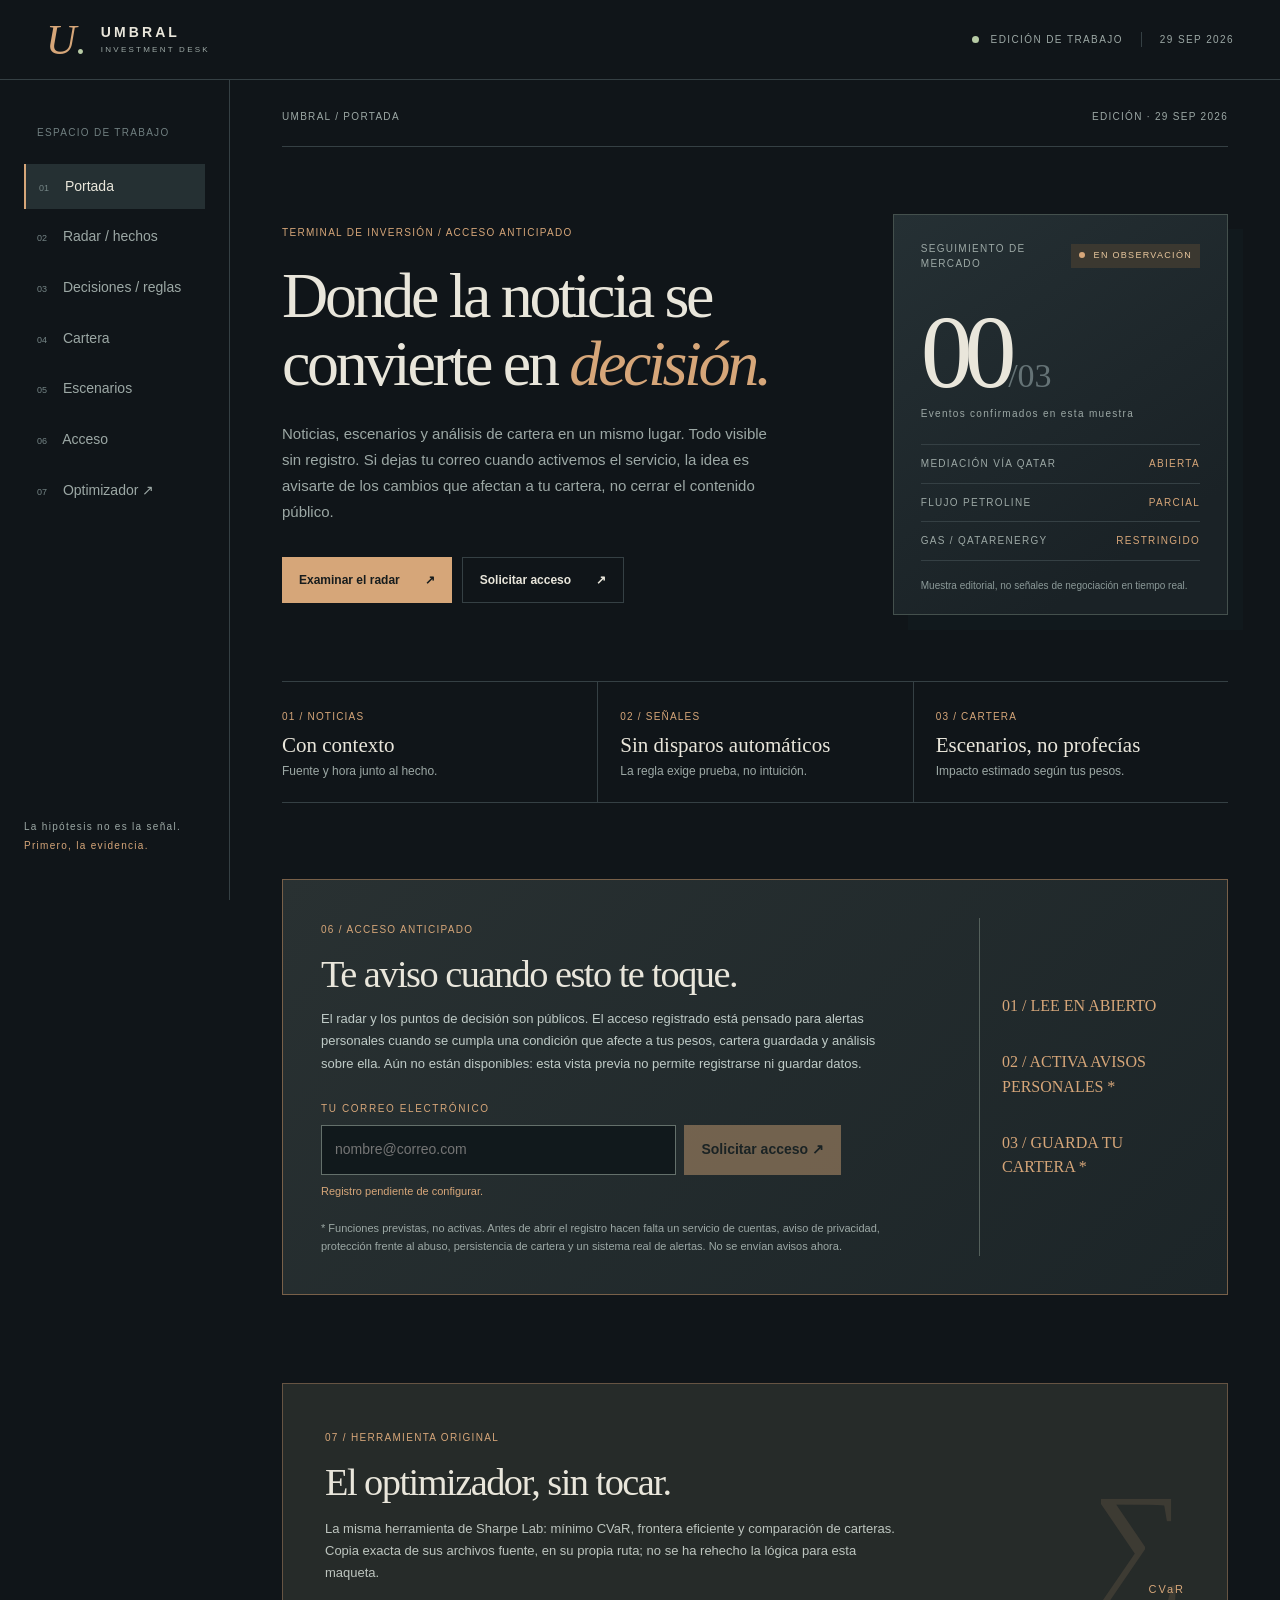
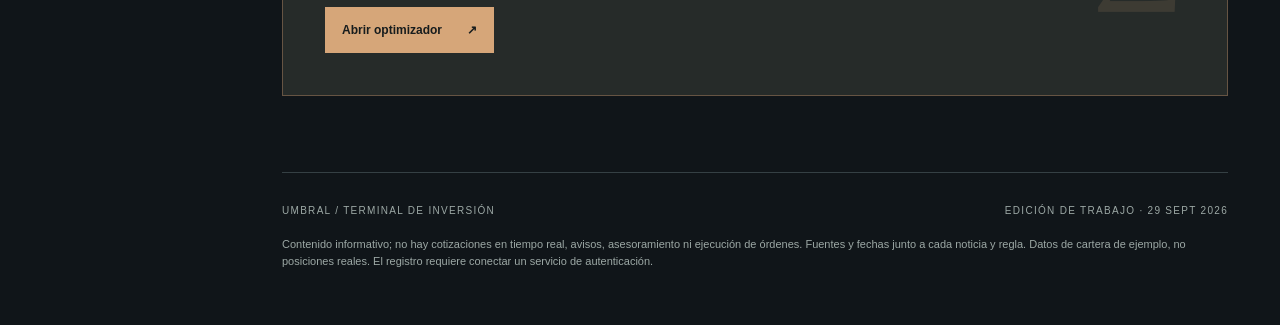
==== commit eee33ce1: "Explain public access and planned personal features" ====
--- a/index.html
+++ b/index.html
@@ -1,2 +1,2 @@
 <!doctype html>
-<html lang="es"><head><meta charset="utf-8"><meta name="viewport" content="width=device-width, initial-scale=1"><meta name="theme-color" content="#12171b"><title>Portada · UMBRAL</title><link rel="stylesheet" href="./style.css"></head><body class="page-portada"><div class="shell"><header class="topbar"><a class="brand" href="./" aria-label="Umbral, inicio"><span class="brandmark">U<span class="markdot">.</span></span><span class="brandname">UMBRAL<small>INVESTMENT DESK</small></span></a><div class="session"><span class="live-dot"></span><span>EDICIÓN DE TRABAJO</span><span class="top-date">29 SEP 2026</span></div></header><div class="layout"><aside class="rail"><div class="rail-label">ESPACIO DE TRABAJO</div><nav aria-label="Secciones"><a  class="active" aria-current="page" href="./"><span>01</span> Portada</a><a href="./radar.html"><span>02</span> Radar / hechos</a><a href="./decisiones.html"><span>03</span> Decisiones / reglas</a><a href="./cartera.html"><span>04</span> Cartera</a><a href="./escenarios.html"><span>05</span> Escenarios</a><a href="./#registro"><span>06</span> Acceso</a><a href="./optimizador/"><span>07</span> Optimizador ↗</a></nav><div class="rail-bottom">La hipótesis no es la señal.<br><strong>Primero, la evidencia.</strong></div></aside><main><div class="eyebrow"><span>UMBRAL / PORTADA</span><span>EDICIÓN · 29 SEP 2026</span></div><section class="hero"><div><div class="kicker">TERMINAL DE INVERSIÓN / ACCESO ANTICIPADO</div><h1>Donde la noticia se convierte en <em>decisión.</em></h1><p>Noticias, escenarios y análisis de cartera en un mismo lugar. Pide acceso anticipado desde aquí y explora las herramientas.</p><div class="hero-actions"><a class="button primary" href="./radar.html">Examinar el radar <span>↗</span></a><a class="button quiet" href="./#registro">Solicitar acceso <span>↗</span></a></div></div><div class="hero-figure"><div class="figure-top"><span>SEGUIMIENTO DE MERCADO</span><span class="status-pill"><i></i> EN OBSERVACIÓN</span></div><div class="figure-number">00<span>/03</span></div><div class="figure-desc">Eventos confirmados en esta muestra</div><div class="figure-divider"></div><div class="figure-row"><span>MEDIACIÓN VÍA QATAR</span><b>ABIERTA</b></div><div class="figure-row"><span>FLUJO PETROLINE</span><b>PARCIAL</b></div><div class="figure-row"><span>GAS / QATARENERGY</span><b>RESTRINGIDO</b></div><small>Muestra editorial, no señales de negociación en tiempo real.</small></div></section><section class="metrics" aria-label="Estado de los módulos"><div><span>01 / NOTICIAS</span><strong>Con contexto</strong><p>Fuente y hora junto al hecho.</p></div><div><span>02 / SEÑALES</span><strong>Sin disparos automáticos</strong><p>La regla exige prueba, no intuición.</p></div><div><span>03 / CARTERA</span><strong>Escenarios, no profecías</strong><p>Impacto estimado según tus pesos.</p></div></section><section id="registro" class="section signup-section"><div class="signup-box"><div><span class="section-num">06 / ACCESO ANTICIPADO</span><h2>Entra cuando abramos.</h2><p>Deja tu correo en esta misma página para recibir un enlace de verificación. Sin conectar cuentas de inversión. En esta vista previa, el registro aún no está activo.</p><form id="signup-form" novalidate><label for="signup-email">TU CORREO ELECTRÓNICO</label><div class="signup-controls"><input id="signup-email" type="email" autocomplete="email" required placeholder="nombre@correo.com"><button type="submit">Solicitar acceso ↗</button></div><p id="signup-state" role="status">Registro pendiente de configurar.</p></form><p class="privacy">El registro real requiere aviso de privacidad, protección frente al abuso y configurar el proveedor de cuentas antes de abrirlo al público.</p></div><div class="signup-aside"><span>01 / REGÍSTRATE</span><span>02 / VERIFICA TU CORREO</span><span>03 / PRUEBA LA TERMINAL</span></div></div></section><section id="optimizador" class="section optimizer-section"><div class="optimizer-box"><div><span class="section-num">07 / HERRAMIENTA ORIGINAL</span><h2>El optimizador, sin tocar.</h2><p>La misma herramienta de Sharpe Lab: mínimo CVaR, frontera eficiente y comparación de carteras. Copia exacta de sus archivos fuente, en su propia ruta; no se ha rehecho la lógica para esta maqueta.</p><a class="button primary" href="./optimizador/">Abrir optimizador <span>↗</span></a></div><div class="optimizer-glyph" aria-hidden="true">∑<span>CVaR</span></div></div></section><footer><span>UMBRAL / TERMINAL DE INVERSIÓN</span><span>EDICIÓN DE TRABAJO · 29 SEPT 2026</span><p>Contenido informativo; no hay cotizaciones en tiempo real, avisos, asesoramiento ni ejecución de órdenes. Fuentes y fechas junto a cada noticia y regla. Datos de cartera de ejemplo, no posiciones reales. El registro requiere conectar un servicio de autenticación.</p></footer></main></div></div><script src="./config.js"></script><script src="./app.js"></script></body></html>
+<html lang="es"><head><meta charset="utf-8"><meta name="viewport" content="width=device-width, initial-scale=1"><meta name="theme-color" content="#12171b"><title>Portada · UMBRAL</title><link rel="stylesheet" href="./style.css"></head><body class="page-portada"><div class="shell"><header class="topbar"><a class="brand" href="./" aria-label="Umbral, inicio"><span class="brandmark">U<span class="markdot">.</span></span><span class="brandname">UMBRAL<small>INVESTMENT DESK</small></span></a><div class="session"><span class="live-dot"></span><span>EDICIÓN DE TRABAJO</span><span class="top-date">29 SEP 2026</span></div></header><div class="layout"><aside class="rail"><div class="rail-label">ESPACIO DE TRABAJO</div><nav aria-label="Secciones"><a  class="active" aria-current="page" href="./"><span>01</span> Portada</a><a href="./radar.html"><span>02</span> Radar / hechos</a><a href="./decisiones.html"><span>03</span> Decisiones / reglas</a><a href="./cartera.html"><span>04</span> Cartera</a><a href="./escenarios.html"><span>05</span> Escenarios</a><a href="./#registro"><span>06</span> Acceso</a><a href="./optimizador/"><span>07</span> Optimizador ↗</a></nav><div class="rail-bottom">La hipótesis no es la señal.<br><strong>Primero, la evidencia.</strong></div></aside><main><div class="eyebrow"><span>UMBRAL / PORTADA</span><span>EDICIÓN · 29 SEP 2026</span></div><section class="hero"><div><div class="kicker">TERMINAL DE INVERSIÓN / ACCESO ANTICIPADO</div><h1>Donde la noticia se convierte en <em>decisión.</em></h1><p>Noticias, escenarios y análisis de cartera en un mismo lugar. Todo visible sin registro. Si dejas tu correo cuando activemos el servicio, la idea es avisarte de los cambios que afectan a tu cartera, no cerrar el contenido público.</p><div class="hero-actions"><a class="button primary" href="./radar.html">Examinar el radar <span>↗</span></a><a class="button quiet" href="./#registro">Solicitar acceso <span>↗</span></a></div></div><div class="hero-figure"><div class="figure-top"><span>SEGUIMIENTO DE MERCADO</span><span class="status-pill"><i></i> EN OBSERVACIÓN</span></div><div class="figure-number">00<span>/03</span></div><div class="figure-desc">Eventos confirmados en esta muestra</div><div class="figure-divider"></div><div class="figure-row"><span>MEDIACIÓN VÍA QATAR</span><b>ABIERTA</b></div><div class="figure-row"><span>FLUJO PETROLINE</span><b>PARCIAL</b></div><div class="figure-row"><span>GAS / QATARENERGY</span><b>RESTRINGIDO</b></div><small>Muestra editorial, no señales de negociación en tiempo real.</small></div></section><section class="metrics" aria-label="Estado de los módulos"><div><span>01 / NOTICIAS</span><strong>Con contexto</strong><p>Fuente y hora junto al hecho.</p></div><div><span>02 / SEÑALES</span><strong>Sin disparos automáticos</strong><p>La regla exige prueba, no intuición.</p></div><div><span>03 / CARTERA</span><strong>Escenarios, no profecías</strong><p>Impacto estimado según tus pesos.</p></div></section><section id="registro" class="section signup-section"><div class="signup-box"><div><span class="section-num">06 / ACCESO ANTICIPADO</span><h2>Te aviso cuando esto te toque.</h2><p>El radar y los puntos de decisión son públicos. El acceso registrado está pensado para alertas personales cuando se cumpla una condición que afecte a tus pesos, cartera guardada y análisis sobre ella. Aún no están disponibles: esta vista previa no permite registrarse ni guardar datos.</p><form id="signup-form" novalidate><label for="signup-email">TU CORREO ELECTRÓNICO</label><div class="signup-controls"><input id="signup-email" type="email" autocomplete="email" required placeholder="nombre@correo.com"><button type="submit">Solicitar acceso ↗</button></div><p id="signup-state" role="status">Registro pendiente de configurar.</p></form><p class="privacy">* Funciones previstas, no activas. Antes de abrir el registro hacen falta un servicio de cuentas, aviso de privacidad, protección frente al abuso, persistencia de cartera y un sistema real de alertas. No se envían avisos ahora.</p></div><div class="signup-aside"><span>01 / LEE EN ABIERTO</span><span>02 / ACTIVA AVISOS PERSONALES *</span><span>03 / GUARDA TU CARTERA *</span></div></div></section><section id="optimizador" class="section optimizer-section"><div class="optimizer-box"><div><span class="section-num">07 / HERRAMIENTA ORIGINAL</span><h2>El optimizador, sin tocar.</h2><p>La misma herramienta de Sharpe Lab: mínimo CVaR, frontera eficiente y comparación de carteras. Copia exacta de sus archivos fuente, en su propia ruta; no se ha rehecho la lógica para esta maqueta.</p><a class="button primary" href="./optimizador/">Abrir optimizador <span>↗</span></a></div><div class="optimizer-glyph" aria-hidden="true">∑<span>CVaR</span></div></div></section><footer><span>UMBRAL / TERMINAL DE INVERSIÓN</span><span>EDICIÓN DE TRABAJO · 29 SEPT 2026</span><p>Contenido informativo; no hay cotizaciones en tiempo real, avisos, asesoramiento ni ejecución de órdenes. Fuentes y fechas junto a cada noticia y regla. Datos de cartera de ejemplo, no posiciones reales. El registro requiere conectar un servicio de autenticación.</p></footer></main></div></div><script src="./config.js"></script><script src="./app.js"></script></body></html>
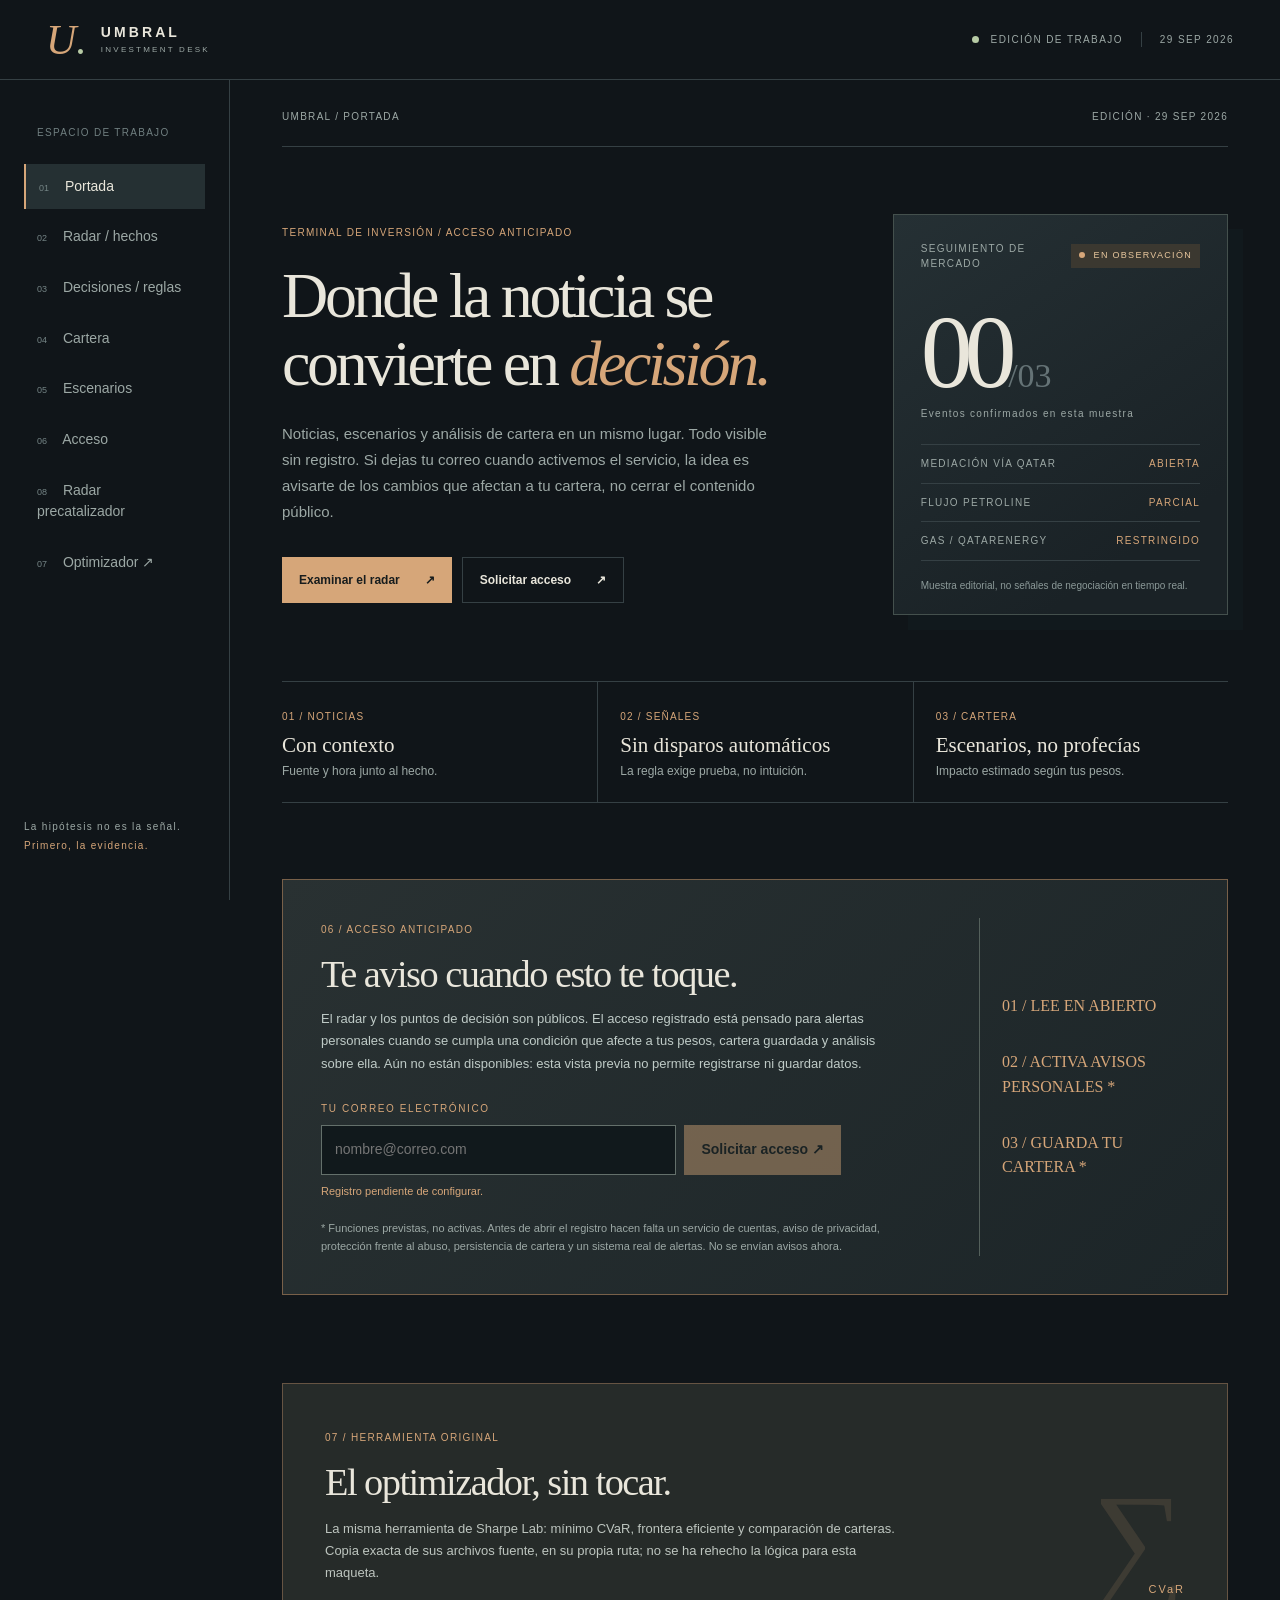
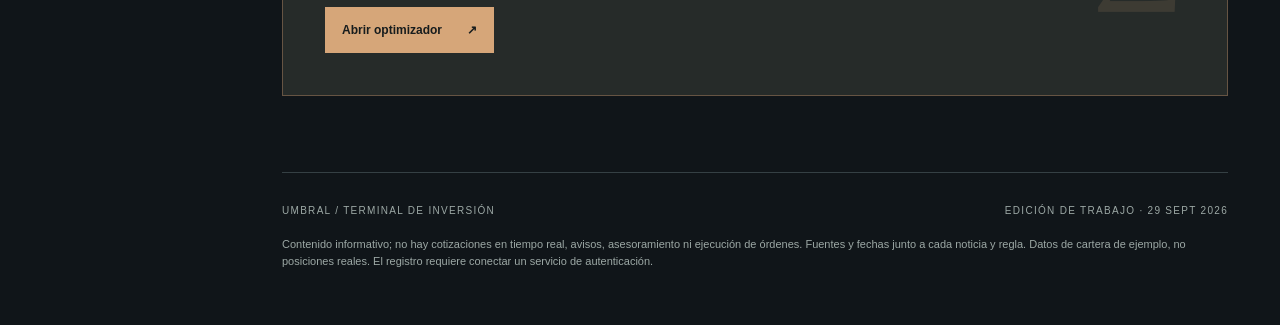
==== commit 0078ba2c: "Add curated precatalyst radar and weekly scan" ====
--- a/index.html
+++ b/index.html
@@ -1,2 +1,2 @@
 <!doctype html>
-<html lang="es"><head><meta charset="utf-8"><meta name="viewport" content="width=device-width, initial-scale=1"><meta name="theme-color" content="#12171b"><title>Portada · UMBRAL</title><link rel="stylesheet" href="./style.css"></head><body class="page-portada"><div class="shell"><header class="topbar"><a class="brand" href="./" aria-label="Umbral, inicio"><span class="brandmark">U<span class="markdot">.</span></span><span class="brandname">UMBRAL<small>INVESTMENT DESK</small></span></a><div class="session"><span class="live-dot"></span><span>EDICIÓN DE TRABAJO</span><span class="top-date">29 SEP 2026</span></div></header><div class="layout"><aside class="rail"><div class="rail-label">ESPACIO DE TRABAJO</div><nav aria-label="Secciones"><a  class="active" aria-current="page" href="./"><span>01</span> Portada</a><a href="./radar.html"><span>02</span> Radar / hechos</a><a href="./decisiones.html"><span>03</span> Decisiones / reglas</a><a href="./cartera.html"><span>04</span> Cartera</a><a href="./escenarios.html"><span>05</span> Escenarios</a><a href="./#registro"><span>06</span> Acceso</a><a href="./optimizador/"><span>07</span> Optimizador ↗</a></nav><div class="rail-bottom">La hipótesis no es la señal.<br><strong>Primero, la evidencia.</strong></div></aside><main><div class="eyebrow"><span>UMBRAL / PORTADA</span><span>EDICIÓN · 29 SEP 2026</span></div><section class="hero"><div><div class="kicker">TERMINAL DE INVERSIÓN / ACCESO ANTICIPADO</div><h1>Donde la noticia se convierte en <em>decisión.</em></h1><p>Noticias, escenarios y análisis de cartera en un mismo lugar. Todo visible sin registro. Si dejas tu correo cuando activemos el servicio, la idea es avisarte de los cambios que afectan a tu cartera, no cerrar el contenido público.</p><div class="hero-actions"><a class="button primary" href="./radar.html">Examinar el radar <span>↗</span></a><a class="button quiet" href="./#registro">Solicitar acceso <span>↗</span></a></div></div><div class="hero-figure"><div class="figure-top"><span>SEGUIMIENTO DE MERCADO</span><span class="status-pill"><i></i> EN OBSERVACIÓN</span></div><div class="figure-number">00<span>/03</span></div><div class="figure-desc">Eventos confirmados en esta muestra</div><div class="figure-divider"></div><div class="figure-row"><span>MEDIACIÓN VÍA QATAR</span><b>ABIERTA</b></div><div class="figure-row"><span>FLUJO PETROLINE</span><b>PARCIAL</b></div><div class="figure-row"><span>GAS / QATARENERGY</span><b>RESTRINGIDO</b></div><small>Muestra editorial, no señales de negociación en tiempo real.</small></div></section><section class="metrics" aria-label="Estado de los módulos"><div><span>01 / NOTICIAS</span><strong>Con contexto</strong><p>Fuente y hora junto al hecho.</p></div><div><span>02 / SEÑALES</span><strong>Sin disparos automáticos</strong><p>La regla exige prueba, no intuición.</p></div><div><span>03 / CARTERA</span><strong>Escenarios, no profecías</strong><p>Impacto estimado según tus pesos.</p></div></section><section id="registro" class="section signup-section"><div class="signup-box"><div><span class="section-num">06 / ACCESO ANTICIPADO</span><h2>Te aviso cuando esto te toque.</h2><p>El radar y los puntos de decisión son públicos. El acceso registrado está pensado para alertas personales cuando se cumpla una condición que afecte a tus pesos, cartera guardada y análisis sobre ella. Aún no están disponibles: esta vista previa no permite registrarse ni guardar datos.</p><form id="signup-form" novalidate><label for="signup-email">TU CORREO ELECTRÓNICO</label><div class="signup-controls"><input id="signup-email" type="email" autocomplete="email" required placeholder="nombre@correo.com"><button type="submit">Solicitar acceso ↗</button></div><p id="signup-state" role="status">Registro pendiente de configurar.</p></form><p class="privacy">* Funciones previstas, no activas. Antes de abrir el registro hacen falta un servicio de cuentas, aviso de privacidad, protección frente al abuso, persistencia de cartera y un sistema real de alertas. No se envían avisos ahora.</p></div><div class="signup-aside"><span>01 / LEE EN ABIERTO</span><span>02 / ACTIVA AVISOS PERSONALES *</span><span>03 / GUARDA TU CARTERA *</span></div></div></section><section id="optimizador" class="section optimizer-section"><div class="optimizer-box"><div><span class="section-num">07 / HERRAMIENTA ORIGINAL</span><h2>El optimizador, sin tocar.</h2><p>La misma herramienta de Sharpe Lab: mínimo CVaR, frontera eficiente y comparación de carteras. Copia exacta de sus archivos fuente, en su propia ruta; no se ha rehecho la lógica para esta maqueta.</p><a class="button primary" href="./optimizador/">Abrir optimizador <span>↗</span></a></div><div class="optimizer-glyph" aria-hidden="true">∑<span>CVaR</span></div></div></section><footer><span>UMBRAL / TERMINAL DE INVERSIÓN</span><span>EDICIÓN DE TRABAJO · 29 SEPT 2026</span><p>Contenido informativo; no hay cotizaciones en tiempo real, avisos, asesoramiento ni ejecución de órdenes. Fuentes y fechas junto a cada noticia y regla. Datos de cartera de ejemplo, no posiciones reales. El registro requiere conectar un servicio de autenticación.</p></footer></main></div></div><script src="./config.js"></script><script src="./app.js"></script></body></html>
+<html lang="es"><head><meta charset="utf-8"><meta name="viewport" content="width=device-width, initial-scale=1"><meta name="theme-color" content="#12171b"><title>Portada · UMBRAL</title><link rel="stylesheet" href="./style.css"></head><body class="page-portada"><div class="shell"><header class="topbar"><a class="brand" href="./" aria-label="Umbral, inicio"><span class="brandmark">U<span class="markdot">.</span></span><span class="brandname">UMBRAL<small>INVESTMENT DESK</small></span></a><div class="session"><span class="live-dot"></span><span>EDICIÓN DE TRABAJO</span><span class="top-date">29 SEP 2026</span></div></header><div class="layout"><aside class="rail"><div class="rail-label">ESPACIO DE TRABAJO</div><nav aria-label="Secciones"><a  class="active" aria-current="page" href="./"><span>01</span> Portada</a><a href="./radar.html"><span>02</span> Radar / hechos</a><a href="./decisiones.html"><span>03</span> Decisiones / reglas</a><a href="./cartera.html"><span>04</span> Cartera</a><a href="./escenarios.html"><span>05</span> Escenarios</a><a href="./#registro"><span>06</span> Acceso</a><a href="./precatalizador.html"><span>08</span> Radar precatalizador</a><a href="./optimizador/"><span>07</span> Optimizador ↗</a></nav><div class="rail-bottom">La hipótesis no es la señal.<br><strong>Primero, la evidencia.</strong></div></aside><main><div class="eyebrow"><span>UMBRAL / PORTADA</span><span>EDICIÓN · 29 SEP 2026</span></div><section class="hero"><div><div class="kicker">TERMINAL DE INVERSIÓN / ACCESO ANTICIPADO</div><h1>Donde la noticia se convierte en <em>decisión.</em></h1><p>Noticias, escenarios y análisis de cartera en un mismo lugar. Todo visible sin registro. Si dejas tu correo cuando activemos el servicio, la idea es avisarte de los cambios que afectan a tu cartera, no cerrar el contenido público.</p><div class="hero-actions"><a class="button primary" href="./radar.html">Examinar el radar <span>↗</span></a><a class="button quiet" href="./#registro">Solicitar acceso <span>↗</span></a></div></div><div class="hero-figure"><div class="figure-top"><span>SEGUIMIENTO DE MERCADO</span><span class="status-pill"><i></i> EN OBSERVACIÓN</span></div><div class="figure-number">00<span>/03</span></div><div class="figure-desc">Eventos confirmados en esta muestra</div><div class="figure-divider"></div><div class="figure-row"><span>MEDIACIÓN VÍA QATAR</span><b>ABIERTA</b></div><div class="figure-row"><span>FLUJO PETROLINE</span><b>PARCIAL</b></div><div class="figure-row"><span>GAS / QATARENERGY</span><b>RESTRINGIDO</b></div><small>Muestra editorial, no señales de negociación en tiempo real.</small></div></section><section class="metrics" aria-label="Estado de los módulos"><div><span>01 / NOTICIAS</span><strong>Con contexto</strong><p>Fuente y hora junto al hecho.</p></div><div><span>02 / SEÑALES</span><strong>Sin disparos automáticos</strong><p>La regla exige prueba, no intuición.</p></div><div><span>03 / CARTERA</span><strong>Escenarios, no profecías</strong><p>Impacto estimado según tus pesos.</p></div></section><section id="registro" class="section signup-section"><div class="signup-box"><div><span class="section-num">06 / ACCESO ANTICIPADO</span><h2>Te aviso cuando esto te toque.</h2><p>El radar y los puntos de decisión son públicos. El acceso registrado está pensado para alertas personales cuando se cumpla una condición que afecte a tus pesos, cartera guardada y análisis sobre ella. Aún no están disponibles: esta vista previa no permite registrarse ni guardar datos.</p><form id="signup-form" novalidate><label for="signup-email">TU CORREO ELECTRÓNICO</label><div class="signup-controls"><input id="signup-email" type="email" autocomplete="email" required placeholder="nombre@correo.com"><button type="submit">Solicitar acceso ↗</button></div><p id="signup-state" role="status">Registro pendiente de configurar.</p></form><p class="privacy">* Funciones previstas, no activas. Antes de abrir el registro hacen falta un servicio de cuentas, aviso de privacidad, protección frente al abuso, persistencia de cartera y un sistema real de alertas. No se envían avisos ahora.</p></div><div class="signup-aside"><span>01 / LEE EN ABIERTO</span><span>02 / ACTIVA AVISOS PERSONALES *</span><span>03 / GUARDA TU CARTERA *</span></div></div></section><section id="optimizador" class="section optimizer-section"><div class="optimizer-box"><div><span class="section-num">07 / HERRAMIENTA ORIGINAL</span><h2>El optimizador, sin tocar.</h2><p>La misma herramienta de Sharpe Lab: mínimo CVaR, frontera eficiente y comparación de carteras. Copia exacta de sus archivos fuente, en su propia ruta; no se ha rehecho la lógica para esta maqueta.</p><a class="button primary" href="./optimizador/">Abrir optimizador <span>↗</span></a></div><div class="optimizer-glyph" aria-hidden="true">∑<span>CVaR</span></div></div></section><footer><span>UMBRAL / TERMINAL DE INVERSIÓN</span><span>EDICIÓN DE TRABAJO · 29 SEPT 2026</span><p>Contenido informativo; no hay cotizaciones en tiempo real, avisos, asesoramiento ni ejecución de órdenes. Fuentes y fechas junto a cada noticia y regla. Datos de cartera de ejemplo, no posiciones reales. El registro requiere conectar un servicio de autenticación.</p></footer></main></div></div><script src="./config.js"></script><script src="./app.js"></script></body></html>
--- a/style.css
+++ b/style.css
@@ -4,3 +4,4 @@
 body.page-radar{--page-accent:#d6a679}body.page-senales{--page-accent:#d28c80}body.page-cartera{--page-accent:#8bb7b9}body.page-escenarios{--page-accent:#b7cba5}body.page-portada{--page-accent:#d6a679}
 .page-masthead{display:grid;grid-template-columns:180px minmax(0,1fr);gap:35px;min-height:330px;align-items:center;border-bottom:1px solid var(--line);background:radial-gradient(circle at 90% 10%,color-mix(in srgb,var(--page-accent) 12%,transparent),transparent 47%)}.mast-no{font:clamp(100px,12vw,190px)/1 Georgia,serif;color:var(--page-accent);letter-spacing:-.1em}.mast-no span{font:14px Arial,sans-serif;letter-spacing:.1em;color:var(--muted)}.page-masthead .kicker,.page-masthead h1{color:var(--page-accent)}.page-masthead h1{max-width:820px;margin:12px 0 19px;font-size:clamp(42px,5vw,72px)}.page-masthead p{max-width:670px;color:var(--muted);font-size:14px}.page-masthead+.section{padding-top:48px}.page-senales .signal-list{border-top:2px solid var(--page-accent)}.page-senales .signal-id,.page-senales .section-num{color:var(--page-accent)}.page-cartera .panel{border-top:2px solid var(--page-accent)}.page-escenarios .panel{border-top:2px solid var(--page-accent)}.editorial-stamp{border:1px solid var(--line);padding:12px 15px;margin:0 0 18px;background:#232c2e;font-size:10px;letter-spacing:.08em;color:var(--muted)}.editorial-stamp a,.source-note a{color:var(--gold);text-decoration:underline;text-underline-offset:3px}.source-note{line-height:1.6}
 @media(max-width:760px){.page-masthead{grid-template-columns:1fr;gap:0;min-height:0;padding:34px 0 28px}.mast-no{font-size:72px}.page-masthead h1{font-size:43px}.page-masthead p{font-size:12px}.page-masthead+.section{padding-top:30px}}
+body.page-precat{--page-accent:#d6a679}.page-precat .scan-grid{display:grid;grid-template-columns:repeat(2,minmax(0,1fr));gap:13px}.scan-card{background:#1a2226;border:1px solid var(--line);border-top:3px solid #5d7271;padding:21px;min-width:0}.scan-card.high{border-top-color:var(--gold)}.scan-card-head{display:flex;justify-content:space-between;gap:12px;align-items:start}.scan-ticker{font:32px Georgia,serif;line-height:1}.scan-score{font:26px Georgia,serif;color:var(--gold);white-space:nowrap}.scan-score small{font:10px Arial,sans-serif;color:var(--muted)}.scan-card p{font-size:12px;line-height:1.65;color:var(--muted);margin:13px 0}.scan-card dl{display:grid;grid-template-columns:1fr auto;gap:7px 14px;margin:17px 0;font-size:12px}.scan-card dt{color:var(--muted)}.scan-card dd{margin:0;text-align:right;overflow-wrap:anywhere}.scan-card .scan-caution{border-top:1px solid var(--line);padding-top:12px;color:#e5c3a6}.scan-card a{color:var(--gold);text-decoration:underline;text-underline-offset:3px;font-size:11px}.scan-card .scan-links{display:flex;gap:16px;flex-wrap:wrap}.scan-error{color:var(--red)}@media(max-width:760px){.page-precat .scan-grid{grid-template-columns:1fr}.scan-card{padding:18px}.scan-ticker{font-size:28px}}
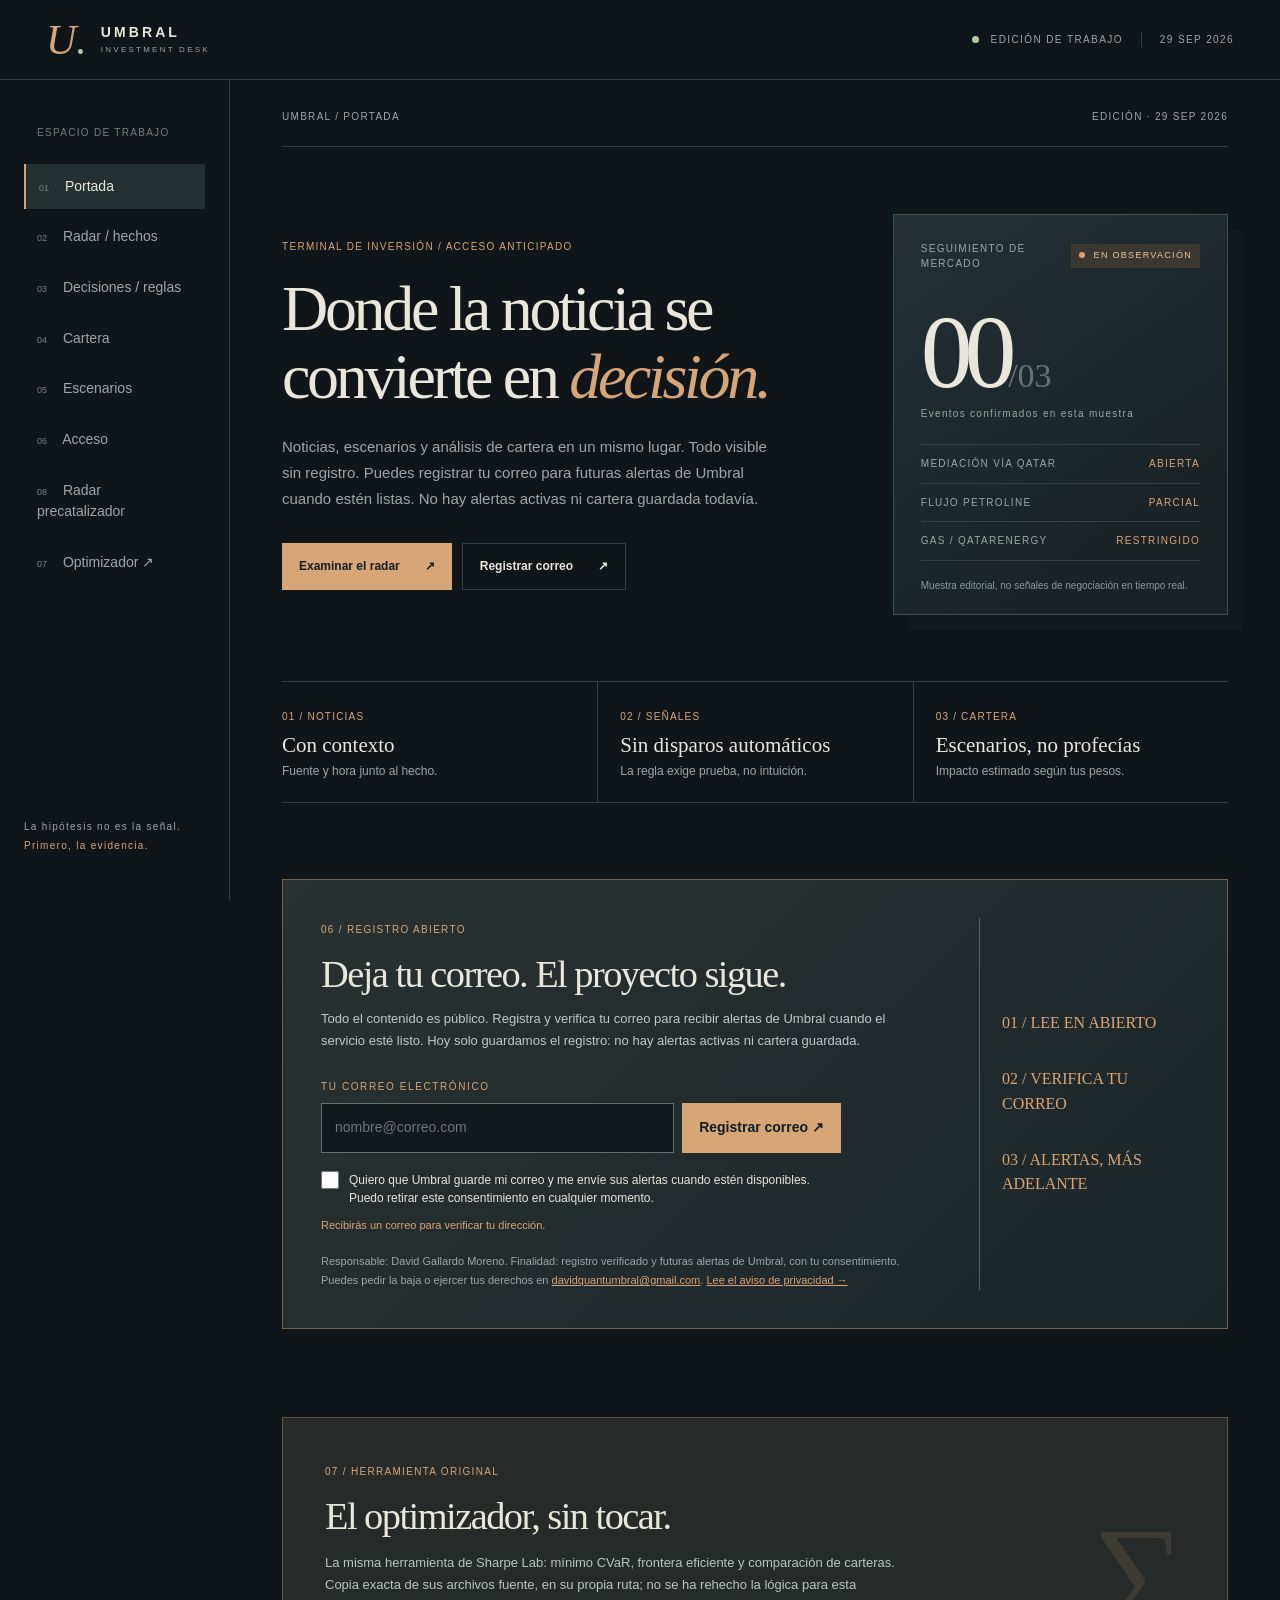
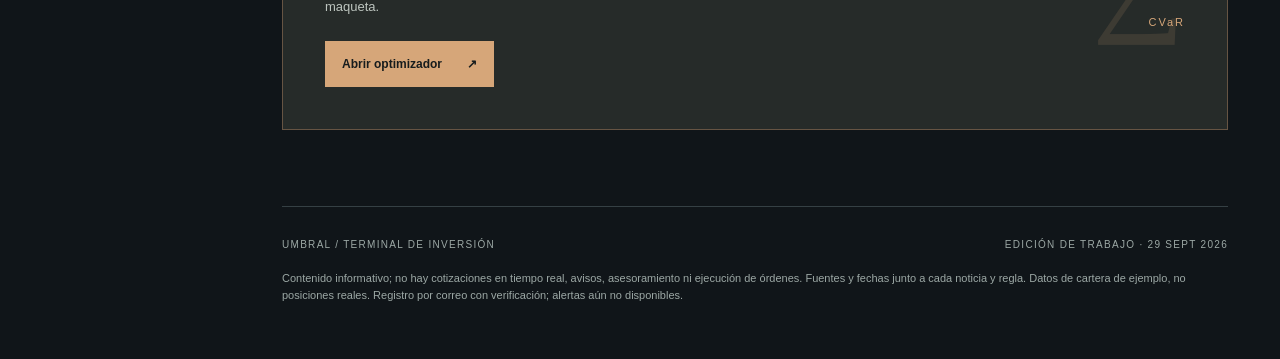
==== commit a7aa6f21: "Enable verified email signup with consent and abuse protections" ====
--- a/index.html
+++ b/index.html
@@ -1,2 +1,376 @@
 <!doctype html>
-<html lang="es"><head><meta charset="utf-8"><meta name="viewport" content="width=device-width, initial-scale=1"><meta name="theme-color" content="#12171b"><title>Portada · UMBRAL</title><link rel="stylesheet" href="./style.css"></head><body class="page-portada"><div class="shell"><header class="topbar"><a class="brand" href="./" aria-label="Umbral, inicio"><span class="brandmark">U<span class="markdot">.</span></span><span class="brandname">UMBRAL<small>INVESTMENT DESK</small></span></a><div class="session"><span class="live-dot"></span><span>EDICIÓN DE TRABAJO</span><span class="top-date">29 SEP 2026</span></div></header><div class="layout"><aside class="rail"><div class="rail-label">ESPACIO DE TRABAJO</div><nav aria-label="Secciones"><a  class="active" aria-current="page" href="./"><span>01</span> Portada</a><a href="./radar.html"><span>02</span> Radar / hechos</a><a href="./decisiones.html"><span>03</span> Decisiones / reglas</a><a href="./cartera.html"><span>04</span> Cartera</a><a href="./escenarios.html"><span>05</span> Escenarios</a><a href="./#registro"><span>06</span> Acceso</a><a href="./precatalizador.html"><span>08</span> Radar precatalizador</a><a href="./optimizador/"><span>07</span> Optimizador ↗</a></nav><div class="rail-bottom">La hipótesis no es la señal.<br><strong>Primero, la evidencia.</strong></div></aside><main><div class="eyebrow"><span>UMBRAL / PORTADA</span><span>EDICIÓN · 29 SEP 2026</span></div><section class="hero"><div><div class="kicker">TERMINAL DE INVERSIÓN / ACCESO ANTICIPADO</div><h1>Donde la noticia se convierte en <em>decisión.</em></h1><p>Noticias, escenarios y análisis de cartera en un mismo lugar. Todo visible sin registro. Si dejas tu correo cuando activemos el servicio, la idea es avisarte de los cambios que afectan a tu cartera, no cerrar el contenido público.</p><div class="hero-actions"><a class="button primary" href="./radar.html">Examinar el radar <span>↗</span></a><a class="button quiet" href="./#registro">Solicitar acceso <span>↗</span></a></div></div><div class="hero-figure"><div class="figure-top"><span>SEGUIMIENTO DE MERCADO</span><span class="status-pill"><i></i> EN OBSERVACIÓN</span></div><div class="figure-number">00<span>/03</span></div><div class="figure-desc">Eventos confirmados en esta muestra</div><div class="figure-divider"></div><div class="figure-row"><span>MEDIACIÓN VÍA QATAR</span><b>ABIERTA</b></div><div class="figure-row"><span>FLUJO PETROLINE</span><b>PARCIAL</b></div><div class="figure-row"><span>GAS / QATARENERGY</span><b>RESTRINGIDO</b></div><small>Muestra editorial, no señales de negociación en tiempo real.</small></div></section><section class="metrics" aria-label="Estado de los módulos"><div><span>01 / NOTICIAS</span><strong>Con contexto</strong><p>Fuente y hora junto al hecho.</p></div><div><span>02 / SEÑALES</span><strong>Sin disparos automáticos</strong><p>La regla exige prueba, no intuición.</p></div><div><span>03 / CARTERA</span><strong>Escenarios, no profecías</strong><p>Impacto estimado según tus pesos.</p></div></section><section id="registro" class="section signup-section"><div class="signup-box"><div><span class="section-num">06 / ACCESO ANTICIPADO</span><h2>Te aviso cuando esto te toque.</h2><p>El radar y los puntos de decisión son públicos. El acceso registrado está pensado para alertas personales cuando se cumpla una condición que afecte a tus pesos, cartera guardada y análisis sobre ella. Aún no están disponibles: esta vista previa no permite registrarse ni guardar datos.</p><form id="signup-form" novalidate><label for="signup-email">TU CORREO ELECTRÓNICO</label><div class="signup-controls"><input id="signup-email" type="email" autocomplete="email" required placeholder="nombre@correo.com"><button type="submit">Solicitar acceso ↗</button></div><p id="signup-state" role="status">Registro pendiente de configurar.</p></form><p class="privacy">* Funciones previstas, no activas. Antes de abrir el registro hacen falta un servicio de cuentas, aviso de privacidad, protección frente al abuso, persistencia de cartera y un sistema real de alertas. No se envían avisos ahora.</p></div><div class="signup-aside"><span>01 / LEE EN ABIERTO</span><span>02 / ACTIVA AVISOS PERSONALES *</span><span>03 / GUARDA TU CARTERA *</span></div></div></section><section id="optimizador" class="section optimizer-section"><div class="optimizer-box"><div><span class="section-num">07 / HERRAMIENTA ORIGINAL</span><h2>El optimizador, sin tocar.</h2><p>La misma herramienta de Sharpe Lab: mínimo CVaR, frontera eficiente y comparación de carteras. Copia exacta de sus archivos fuente, en su propia ruta; no se ha rehecho la lógica para esta maqueta.</p><a class="button primary" href="./optimizador/">Abrir optimizador <span>↗</span></a></div><div class="optimizer-glyph" aria-hidden="true">∑<span>CVaR</span></div></div></section><footer><span>UMBRAL / TERMINAL DE INVERSIÓN</span><span>EDICIÓN DE TRABAJO · 29 SEPT 2026</span><p>Contenido informativo; no hay cotizaciones en tiempo real, avisos, asesoramiento ni ejecución de órdenes. Fuentes y fechas junto a cada noticia y regla. Datos de cartera de ejemplo, no posiciones reales. El registro requiere conectar un servicio de autenticación.</p></footer></main></div></div><script src="./config.js"></script><script src="./app.js"></script></body></html>
+<html lang="es">
+  <head>
+    <meta charset="utf-8" />
+    <meta name="viewport" content="width=device-width, initial-scale=1" />
+    <meta name="theme-color" content="#12171b" />
+    <title>Portada · UMBRAL</title>
+    <link rel="stylesheet" href="./style.css" />
+    <style>
+      .signup-trap {
+        position: absolute;
+        left: -10000px;
+        width: 1px;
+        height: 1px;
+        overflow: hidden;
+      }
+      .signup-box label.signup-consent {
+        display: flex;
+        gap: 10px;
+        align-items: flex-start;
+        margin-top: 18px;
+        letter-spacing: 0;
+        font-size: 12px;
+        color: var(--text);
+        line-height: 1.5;
+      }
+      .signup-consent input {
+        flex: none;
+        width: 18px;
+        height: 18px;
+        accent-color: var(--gold);
+        margin: 0;
+      }
+      .privacy a,
+      .privacy-page a {
+        color: var(--gold);
+        text-decoration: underline;
+        overflow-wrap: anywhere;
+      }
+      .privacy-page {
+        max-width: 850px;
+        padding-top: 40px;
+      }
+      .privacy-page h2 {
+        font-size: 29px;
+        margin: 32px 0 14px;
+      }
+      .privacy-page p {
+        color: var(--muted);
+        line-height: 1.8;
+      }
+      .privacy-page h1 {
+        font-size: clamp(40px, 6vw, 68px);
+      }
+    </style>
+  </head>
+  <body class="page-portada">
+    <div class="shell">
+      <header class="topbar">
+        <a class="brand" href="./" aria-label="Umbral, inicio"
+          ><span class="brandmark">U<span class="markdot">.</span></span
+          ><span class="brandname"
+            >UMBRAL<small>INVESTMENT DESK</small></span
+          ></a
+        >
+        <div class="session">
+          <span class="live-dot"></span><span>EDICIÓN DE TRABAJO</span
+          ><span class="top-date">29 SEP 2026</span>
+        </div>
+      </header>
+      <div class="layout">
+        <aside class="rail">
+          <div class="rail-label">ESPACIO DE TRABAJO</div>
+          <nav aria-label="Secciones">
+            <a class="active" aria-current="page" href="./"
+              ><span>01</span> Portada</a
+            ><a href="./radar.html"><span>02</span> Radar / hechos</a
+            ><a href="./decisiones.html"><span>03</span> Decisiones / reglas</a
+            ><a href="./cartera.html"><span>04</span> Cartera</a
+            ><a href="./escenarios.html"><span>05</span> Escenarios</a
+            ><a href="./#registro"><span>06</span> Acceso</a
+            ><a href="./precatalizador.html"
+              ><span>08</span> Radar precatalizador</a
+            ><a href="./optimizador/"><span>07</span> Optimizador ↗</a>
+          </nav>
+          <div class="rail-bottom">
+            La hipótesis no es la señal.<br /><strong
+              >Primero, la evidencia.</strong
+            >
+          </div>
+        </aside>
+        <main>
+          <div class="eyebrow">
+            <span>UMBRAL / PORTADA</span><span>EDICIÓN · 29 SEP 2026</span>
+          </div>
+          <section class="hero">
+            <div>
+              <div class="kicker">
+                TERMINAL DE INVERSIÓN / ACCESO ANTICIPADO
+              </div>
+              <h1>Donde la noticia se convierte en <em>decisión.</em></h1>
+              <p>
+                Noticias, escenarios y análisis de cartera en un mismo lugar.
+                Todo visible sin registro. Puedes registrar tu correo para
+                futuras alertas de Umbral cuando estén listas. No hay alertas
+                activas ni cartera guardada todavía.
+              </p>
+              <div class="hero-actions">
+                <a class="button primary" href="./radar.html"
+                  >Examinar el radar <span>↗</span></a
+                ><a class="button quiet" href="./#registro"
+                  >Registrar correo <span>↗</span></a
+                >
+              </div>
+            </div>
+            <div class="hero-figure">
+              <div class="figure-top">
+                <span>SEGUIMIENTO DE MERCADO</span
+                ><span class="status-pill"><i></i> EN OBSERVACIÓN</span>
+              </div>
+              <div class="figure-number">00<span>/03</span></div>
+              <div class="figure-desc">Eventos confirmados en esta muestra</div>
+              <div class="figure-divider"></div>
+              <div class="figure-row">
+                <span>MEDIACIÓN VÍA QATAR</span><b>ABIERTA</b>
+              </div>
+              <div class="figure-row">
+                <span>FLUJO PETROLINE</span><b>PARCIAL</b>
+              </div>
+              <div class="figure-row">
+                <span>GAS / QATARENERGY</span><b>RESTRINGIDO</b>
+              </div>
+              <small
+                >Muestra editorial, no señales de negociación en tiempo
+                real.</small
+              >
+            </div>
+          </section>
+          <section class="metrics" aria-label="Estado de los módulos">
+            <div>
+              <span>01 / NOTICIAS</span><strong>Con contexto</strong>
+              <p>Fuente y hora junto al hecho.</p>
+            </div>
+            <div>
+              <span>02 / SEÑALES</span><strong>Sin disparos automáticos</strong>
+              <p>La regla exige prueba, no intuición.</p>
+            </div>
+            <div>
+              <span>03 / CARTERA</span><strong>Escenarios, no profecías</strong>
+              <p>Impacto estimado según tus pesos.</p>
+            </div>
+          </section>
+          <section id="registro" class="section signup-section">
+            <div class="signup-box">
+              <div>
+                <span class="section-num">06 / REGISTRO ABIERTO</span>
+                <h2>Deja tu correo. El proyecto sigue.</h2>
+                <p>
+                  Todo el contenido es público. Registra y verifica tu correo
+                  para recibir alertas de Umbral cuando el servicio esté listo.
+                  Hoy solo guardamos el registro: no hay alertas activas ni
+                  cartera guardada.
+                </p>
+                <form id="signup-form" novalidate>
+                  <label for="signup-email">TU CORREO ELECTRÓNICO</label>
+                  <div class="signup-controls">
+                    <input
+                      id="signup-email"
+                      type="email"
+                      autocomplete="email"
+                      maxlength="254"
+                      required
+                      placeholder="nombre@correo.com"
+                    /><button type="submit">Registrar correo ↗</button>
+                  </div>
+                  <div class="signup-trap" aria-hidden="true">
+                    <label for="signup-website">Deja este campo vacío</label
+                    ><input
+                      id="signup-website"
+                      type="text"
+                      name="website"
+                      tabindex="-1"
+                      autocomplete="off"
+                    />
+                  </div>
+                  <label class="signup-consent"
+                    ><input id="signup-consent" type="checkbox" required /><span
+                      >Quiero que Umbral guarde mi correo y me envíe sus alertas
+                      cuando estén disponibles. Puedo retirar este
+                      consentimiento en cualquier momento.</span
+                    ></label
+                  >
+                  <p id="signup-state" role="status" aria-live="polite">
+                    Recibirás un correo para verificar tu dirección.
+                  </p>
+                </form>
+                <p class="privacy">
+                  Responsable: David Gallardo Moreno. Finalidad: registro
+                  verificado y futuras alertas de Umbral, con tu consentimiento.
+                  Puedes pedir la baja o ejercer tus derechos en
+                  <a href="mailto:davidquantumbral@gmail.com"
+                    >davidquantumbral@gmail.com</a
+                  >.
+                  <a href="./privacidad.html">Lee el aviso de privacidad →</a>
+                </p>
+              </div>
+              <div class="signup-aside">
+                <span>01 / LEE EN ABIERTO</span
+                ><span>02 / VERIFICA TU CORREO</span
+                ><span>03 / ALERTAS, MÁS ADELANTE</span>
+              </div>
+            </div>
+          </section>
+          <section id="optimizador" class="section optimizer-section">
+            <div class="optimizer-box">
+              <div>
+                <span class="section-num">07 / HERRAMIENTA ORIGINAL</span>
+                <h2>El optimizador, sin tocar.</h2>
+                <p>
+                  La misma herramienta de Sharpe Lab: mínimo CVaR, frontera
+                  eficiente y comparación de carteras. Copia exacta de sus
+                  archivos fuente, en su propia ruta; no se ha rehecho la lógica
+                  para esta maqueta.
+                </p>
+                <a class="button primary" href="./optimizador/"
+                  >Abrir optimizador <span>↗</span></a
+                >
+              </div>
+              <div class="optimizer-glyph" aria-hidden="true">
+                ∑<span>CVaR</span>
+              </div>
+            </div>
+          </section>
+          <footer>
+            <span>UMBRAL / TERMINAL DE INVERSIÓN</span
+            ><span>EDICIÓN DE TRABAJO · 29 SEPT 2026</span>
+            <p>
+              Contenido informativo; no hay cotizaciones en tiempo real, avisos,
+              asesoramiento ni ejecución de órdenes. Fuentes y fechas junto a
+              cada noticia y regla. Datos de cartera de ejemplo, no posiciones
+              reales. Registro por correo con verificación; alertas aún no
+              disponibles.
+            </p>
+          </footer>
+        </main>
+      </div>
+    </div>
+    <script>
+      const ids = (id) => document.getElementById(id);
+      // Public browser key only. Never add SMTP or privileged credentials here.
+      window.UMBRAL_CONFIG = {
+        supabaseUrl: "https://ztyoavosfmhnsngttyth.supabase.co",
+        supabaseAnonKey: "sb_publishable_Usrtstq70LDML8jJwVD9wg_-28xwqew",
+      };
+      const signupForm = ids("signup-form"),
+        signupState = ids("signup-state"),
+        c = window.UMBRAL_CONFIG || {};
+      const ready = Boolean(
+        /^https:\/\/[a-z0-9-]+\.supabase\.co\/?$/i.test(c.supabaseUrl) &&
+        c.supabaseAnonKey,
+      );
+      const consentVersion = "2026-09-30";
+      let nextAttempt = 0;
+      try {
+        nextAttempt = Number(sessionStorage.getItem("umbral-signup-next")) || 0;
+      } catch (_) {}
+      if (signupForm && !ready) {
+        signupForm.querySelector("button").disabled = true;
+      } else if (signupForm) {
+        const fragment = new URLSearchParams(location.hash.slice(1));
+        const token = fragment.get("access_token");
+        const confirmationError =
+          fragment.get("error") || fragment.get("error_code");
+        if (token || confirmationError) {
+          history.replaceState(
+            null,
+            "",
+            location.pathname + location.search + "#registro",
+          );
+          if (token) {
+            signupState.textContent = "Comprobando la verificación del correo…";
+            fetch(c.supabaseUrl + "/auth/v1/user", {
+              headers: {
+                apikey: c.supabaseAnonKey,
+                Authorization: "Bearer " + token,
+              },
+            })
+              .then((r) => {
+                if (!r.ok) throw new Error("verification");
+                return r.json();
+              })
+              .then((user) => {
+                signupState.textContent = user.email_confirmed_at
+                  ? "Correo verificado. Tu registro queda guardado. Las alertas llegarán cuando estén disponibles."
+                  : "La verificación no está completa. Solicita un nuevo enlace.";
+              })
+              .catch(() => {
+                signupState.textContent =
+                  "No hemos podido comprobar la verificación. Solicita un nuevo enlace.";
+              });
+          } else {
+            signupState.textContent =
+              "El enlace ha caducado o no es válido. Puedes solicitar uno nuevo.";
+          }
+        }
+        signupForm.addEventListener("submit", async (event) => {
+          event.preventDefault();
+          if (ids("signup-website").value) return;
+          const email = ids("signup-email").value.trim();
+          if (!email || !ids("signup-email").checkValidity()) {
+            signupState.textContent = "Introduce un correo válido.";
+            return;
+          }
+          if (!ids("signup-consent").checked) {
+            signupState.textContent =
+              "Marca la casilla si quieres registrar tu correo para futuras alertas.";
+            return;
+          }
+          if (Date.now() < nextAttempt) {
+            signupState.textContent =
+              "Espera un minuto antes de pedir otro enlace.";
+            return;
+          }
+          const btn = signupForm.querySelector("button");
+          btn.disabled = true;
+          nextAttempt = Date.now() + 60000;
+          try {
+            sessionStorage.setItem("umbral-signup-next", String(nextAttempt));
+          } catch (_) {}
+          signupState.textContent = "Enviando el enlace de verificación…";
+          try {
+            const redirect = location.origin + location.pathname;
+            const response = await fetch(
+              c.supabaseUrl.replace(/\/$/, "") +
+                "/auth/v1/otp?redirect_to=" +
+                encodeURIComponent(redirect),
+              {
+                method: "POST",
+                headers: {
+                  "Content-Type": "application/json",
+                  apikey: c.supabaseAnonKey,
+                },
+                body: JSON.stringify({
+                  email,
+                  create_user: true,
+                  data: {
+                    umbral_alerts_consent: true,
+                    consent_version: consentVersion,
+                    consent_at: new Date().toISOString(),
+                    consent_purpose:
+                      "Registro verificado y futuras alertas de Umbral",
+                    signup_source: "umbral-public-form",
+                  },
+                }),
+              },
+            );
+            if (response.status === 429) {
+              signupState.textContent =
+                "Se ha alcanzado el límite temporal de envíos. Prueba más tarde.";
+              return;
+            }
+            if (!response.ok) throw new Error("signup");
+            signupState.textContent =
+              "Si el correo puede registrarse, recibirás un enlace. Ábrelo para verificar tu dirección. Revisa también spam.";
+            signupForm.reset();
+          } catch (_) {
+            signupState.textContent =
+              "No se ha podido enviar el enlace. No damos el registro por terminado. Prueba más tarde.";
+          } finally {
+            btn.disabled = false;
+          }
+        });
+      }
+    </script>
+  </body>
+</html>
